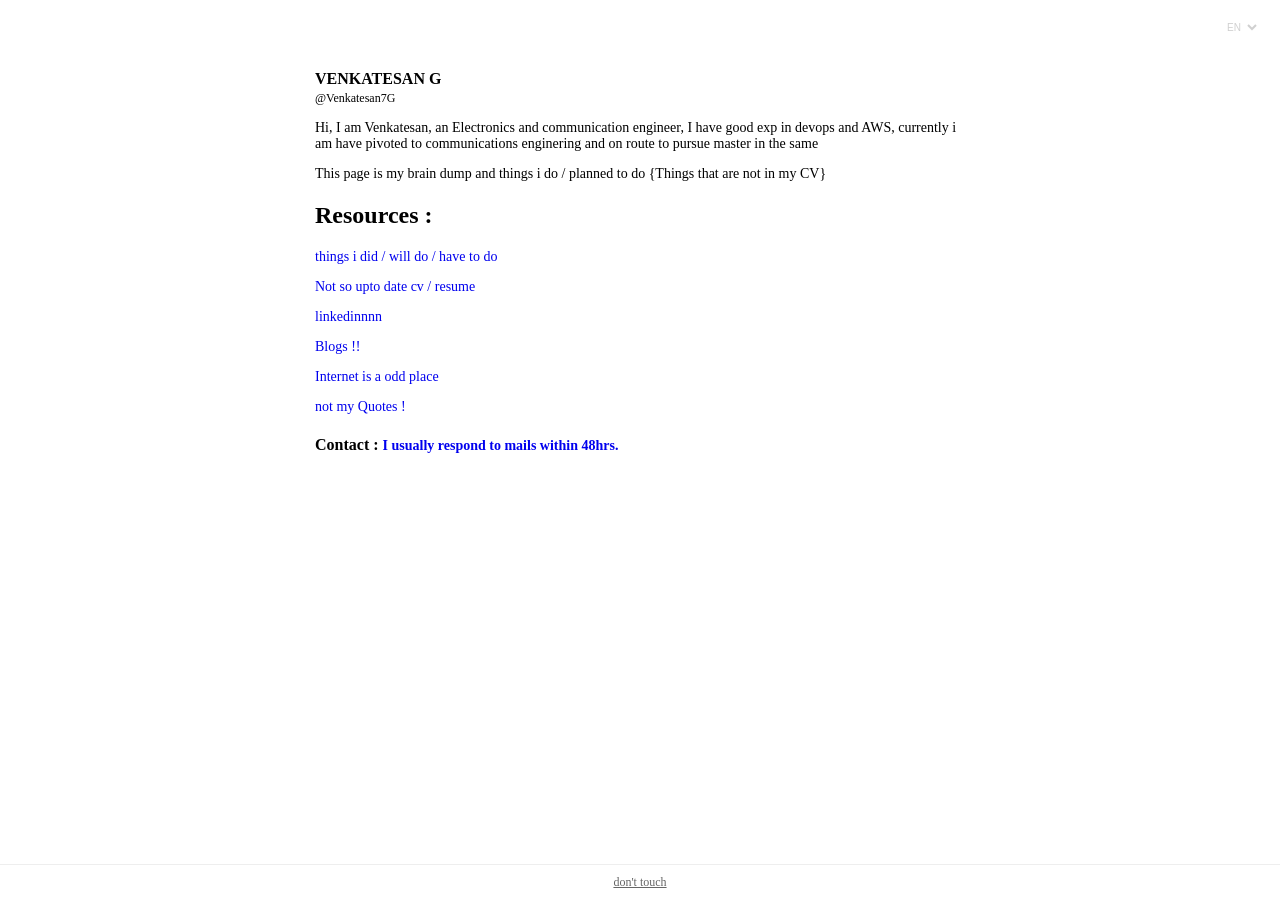
==== index.html @ fbb16477 "Minor changes" ====
<!DOCTYPE html>
<html lang="en">
<head>
    <meta charset="UTF-8">
    <meta name="viewport" content="width=device-width, initial-scale=1.0">
    <title>VENKATESAN G | Engineer</title>
    <style>
        h1{font-size:16px;margin:0}span{font-size:12px}.center{max-width:650px;margin:70px auto 0}.center p{font-size:14px}a{font-size:14px;text-decoration:none;color:#00E}.dont-touch{font-size:12px;color:#666;cursor:pointer;text-decoration:underline}.dont-touch:hover{color:#00E}.video-container{position:fixed;top:0;left:0;width:100%;height:100%;background:rgba(0,0,0,.9);z-index:9999;display:none}.video-container iframe{width:100%;height:100%;border:none}.close-video{position:absolute;top:20px;right:20px;color:white;font-size:24px;cursor:pointer;z-index:10000}footer{position:fixed;bottom:0;left:0;width:100%;background:white;padding:10px 0;text-align:center;border-top:1px solid #eee}.language-dropdown{position:absolute;top:20px;right:20px;font-size:10px;opacity:.3}.language-dropdown:hover{opacity:1}.language-dropdown select{font-size:10px;padding:1px 3px;border:none;background:transparent;color:#666}.language-dropdown select:focus{outline:none}.notification{position:fixed;top:20px;left:50%;transform:translateX(-50%);background:rgba(0,0,0,.8);color:white;padding:10px 20px;border-radius:5px;z-index:10001;display:none}@media (max-width:580px){.center{padding:0 16px;margin-top:40px}}
    </style>
</head>
<body>
    <div class="language-dropdown">
        <select onchange="changeLanguage(this.value)">
            <option value="en">EN</option>
            <option value="de">DE</option>
        </select>
    </div>

    <div class="notification" id="notification"></div>

<div class="center">
        <h1>VENKATESAN G</h1>
        <span>@Venkatesan7G</span>
        <p>Hi, I am Venkatesan, an Electronics and communication engineer, I have good exp in devops and AWS, currently i am have pivoted to communications enginering and on route to pursue master in the same</p>
        <p>This page is my brain dump and things i do / planned to do {Things that are not in my CV}</p>

        <p>
            <h2>
                Resources :
            </h2>
        </p>
        <p><a href="projects.html">things i did / will do / have to do</a></p>
        
        <p><a href="Venkatesan_Devops_cv25.pdf" download>Not so upto date cv / resume</a></p>
        
        <p><a href="https://www.linkedin.com/in/venkatesan-govindarajan/" target="_blank">linkedinnnn</a></p>
        
        <p><a href="blog.html">Blogs !!</a></p>
        
        <p><a href="odd-finds.html">Internet is a odd place</a></p>
        
        <p><a href="quotes.html">not my Quotes !</a></p>
        
        <p><h4>
            Contact : <a href="mailto:venkatesangovindarajan03@gmail.com">I usually respond to mails within 48hrs.</a>
        </h4></p>
    </div>

    <div class="video-container" id="videoContainer">
        <div class="close-video" onclick="closeVideo()">×</div>
        <iframe id="videoFrame" src="" allowfullscreen allow="autoplay; fullscreen"></iframe>
    </div>

    <footer>
        <div class="dont-touch" onclick="playVideo()">don't touch</div>
    </footer>

    <script>
        const notification=document.getElementById('notification');
        const videoContainer=document.getElementById('videoContainer');
        const videoFrame=document.getElementById('videoFrame');
        
        function changeLanguage(lang){
            if(lang==='de'){
                showNotification('B2 level pending... maybe next year?');
                document.querySelector('.language-dropdown select').value='en';
            }
        }
        
        function showNotification(message){
            notification.textContent=message;
            notification.style.display='block';
            setTimeout(()=>notification.style.display='none',3000);
        }
        
        function playVideo(){
            videoFrame.src='https://www.youtube.com/embed/IxX_QHay02M?autoplay=1&fs=1&rel=0&mute=0&modestbranding=1&showinfo=0&controls=0&iv_load_policy=3&disablekb=1&loop=1&playlist=IxX_QHay02M&color=white&cc_load_policy=0&playsinline=1';
            videoContainer.style.display='block';
            setTimeout(()=>showNotification("You touched it ? ..."),1500);
        }
        
        function closeVideo(){
            videoFrame.src='';
            videoContainer.style.display='none';
        }
    </script>
</body>
</html>
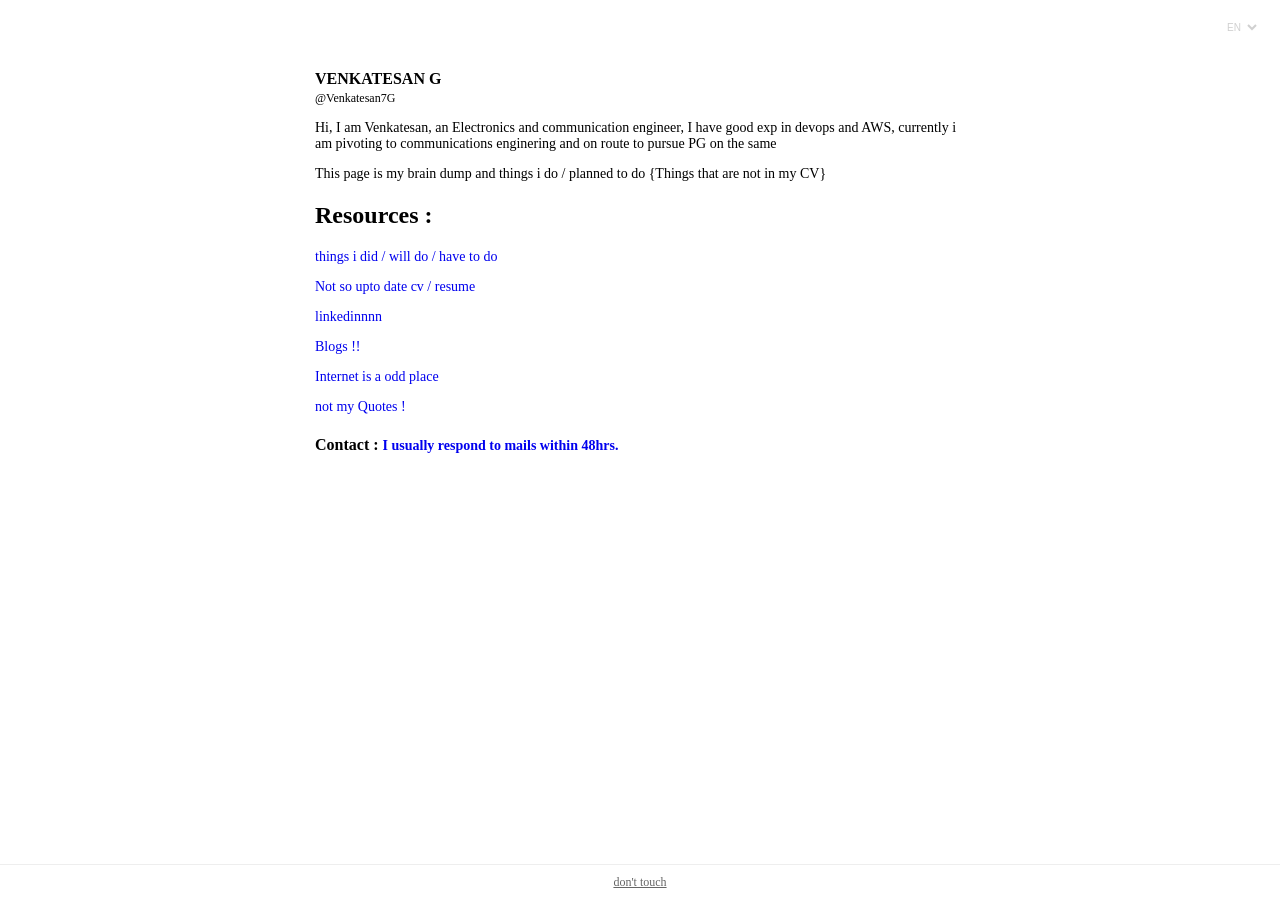
==== commit 82a8494a: "OCD" ====
--- a/index.html
+++ b/index.html
@@ -21,7 +21,7 @@
 <div class="center">
         <h1>VENKATESAN G</h1>
         <span>@Venkatesan7G</span>
-        <p>Hi, I am Venkatesan, an Electronics and communication engineer, I have good exp in devops and AWS, currently i am have pivoted to communications enginering and on route to pursue master in the same</p>
+        <p>Hi, I am Venkatesan, an Electronics and communication engineer, I have good exp in devops and AWS, currently i am pivoting to communications enginering and on route to pursue PG on the same</p>
         <p>This page is my brain dump and things i do / planned to do {Things that are not in my CV}</p>
 
         <p>
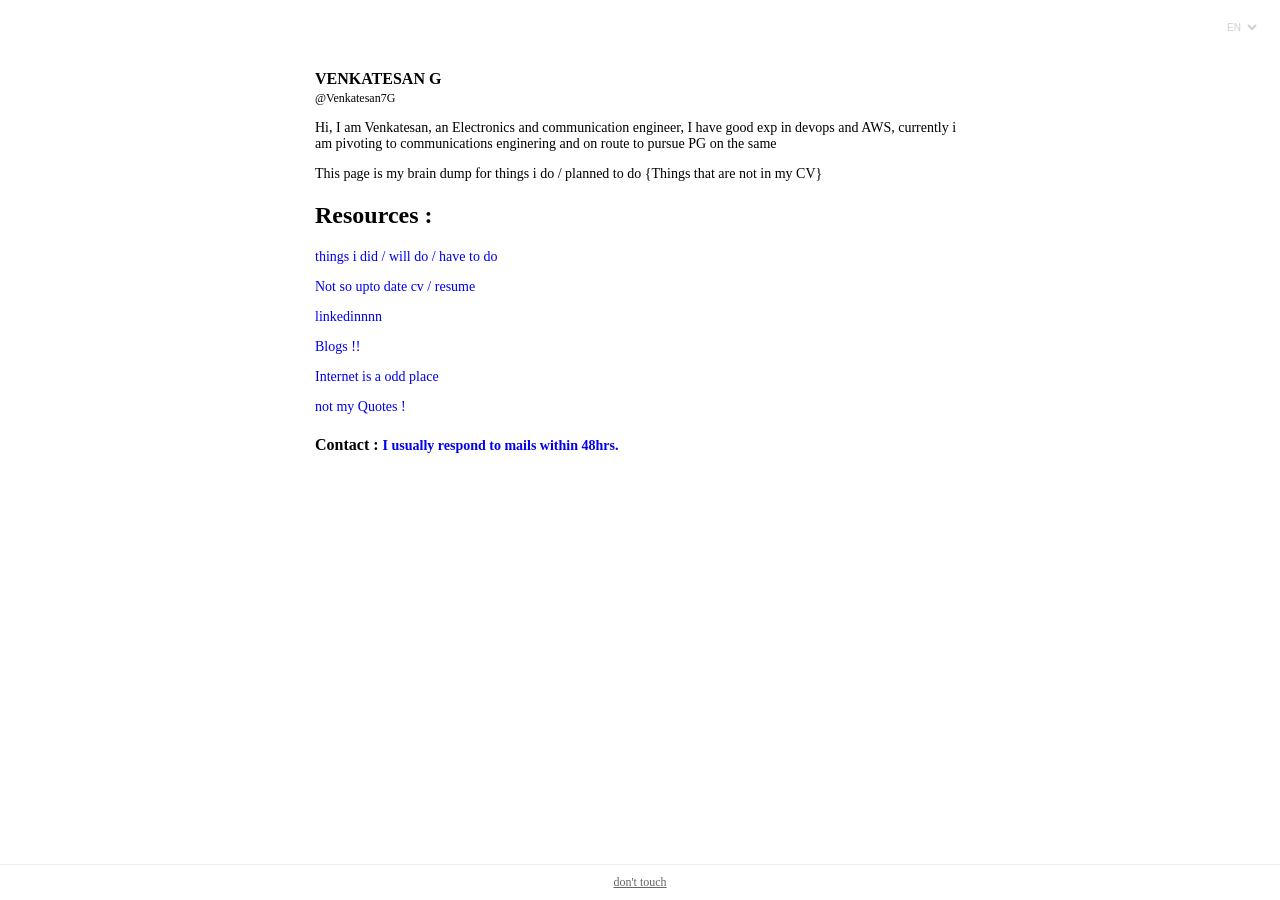
==== commit ea125299: "too bored ?" ====
--- a/index.html
+++ b/index.html
@@ -22,7 +22,7 @@
         <h1>VENKATESAN G</h1>
         <span>@Venkatesan7G</span>
         <p>Hi, I am Venkatesan, an Electronics and communication engineer, I have good exp in devops and AWS, currently i am pivoting to communications enginering and on route to pursue PG on the same</p>
-        <p>This page is my brain dump and things i do / planned to do {Things that are not in my CV}</p>
+        <p>This page is my brain dump for things i do / planned to do {Things that are not in my CV}</p>
 
         <p>
             <h2>
@@ -76,7 +76,7 @@
         function playVideo(){
             videoFrame.src='https://www.youtube.com/embed/IxX_QHay02M?autoplay=1&fs=1&rel=0&mute=0&modestbranding=1&showinfo=0&controls=0&iv_load_policy=3&disablekb=1&loop=1&playlist=IxX_QHay02M&color=white&cc_load_policy=0&playsinline=1';
             videoContainer.style.display='block';
-            setTimeout(()=>showNotification("You touched it ? ..."),1500);
+            setTimeout(()=>showNotification("You touched it ? ..."),2500);
         }
         
         function closeVideo(){
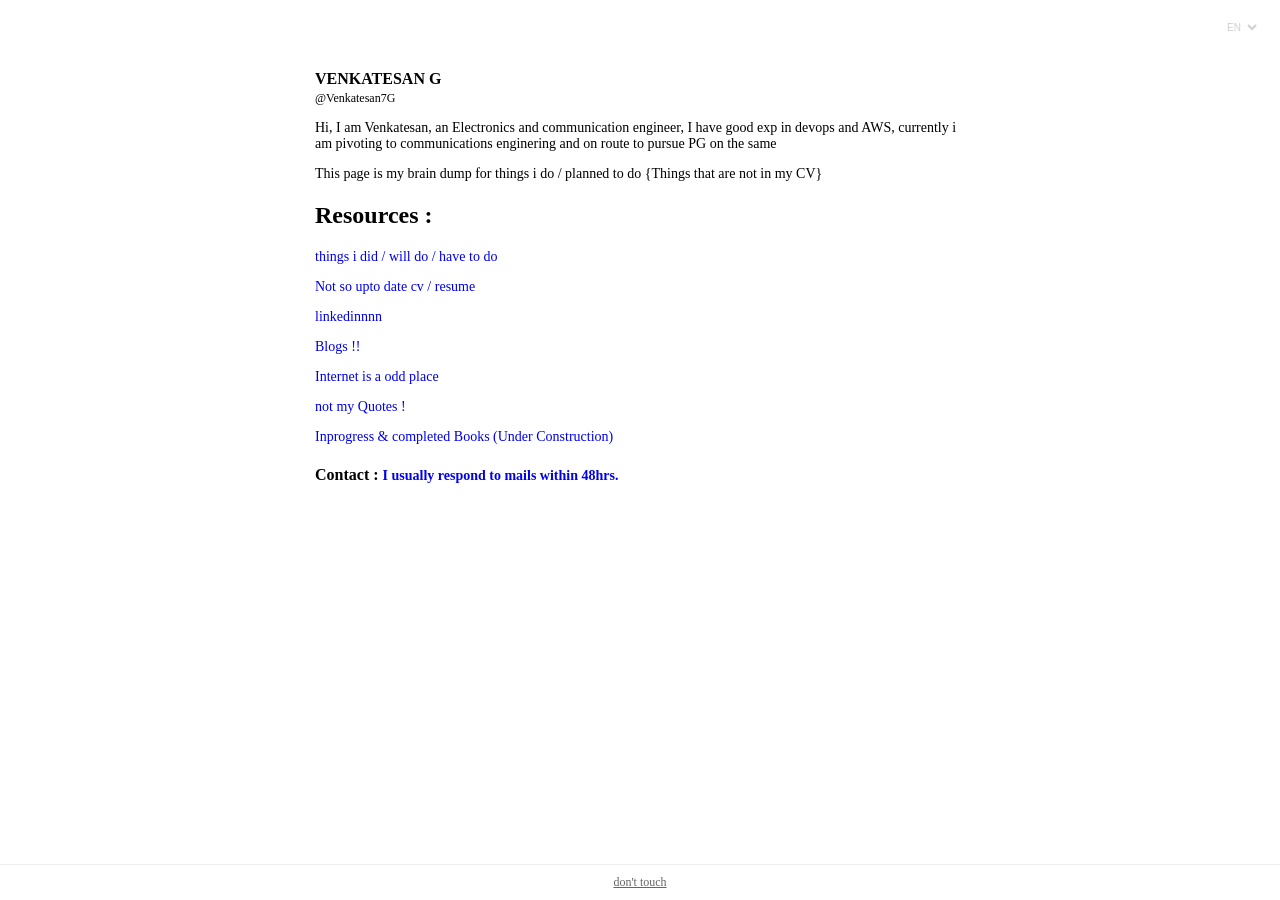
==== commit 6e434509: "Weekly update" ====
--- a/index.html
+++ b/index.html
@@ -40,6 +40,8 @@
         <p><a href="odd-finds.html">Internet is a odd place</a></p>
         
         <p><a href="quotes.html">not my Quotes !</a></p>
+
+        <p><a href="books.html">Inprogress & completed Books (Under Construction)</a></p>
         
         <p><h4>
             Contact : <a href="mailto:venkatesangovindarajan03@gmail.com">I usually respond to mails within 48hrs.</a>
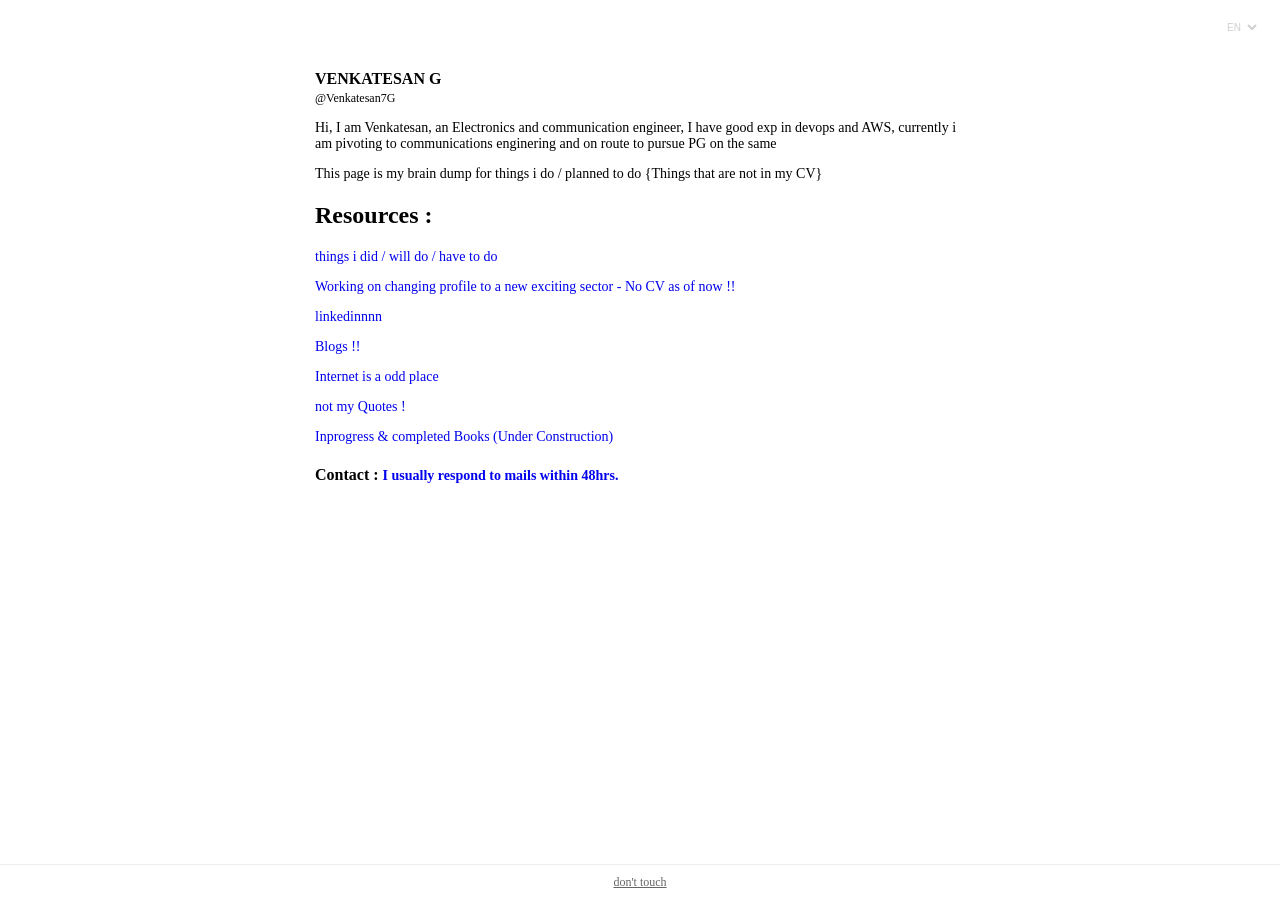
==== commit bff9d47e: "After a long time" ====
--- a/index.html
+++ b/index.html
@@ -31,7 +31,7 @@
         </p>
         <p><a href="projects.html">things i did / will do / have to do</a></p>
         
-        <p><a href="Venkatesan_Devops_cv25.pdf" download>Not so upto date cv / resume</a></p>
+        <p><a href="nyan-cat-poptart-cat.gif" download>Working on changing profile to a new exciting sector - No CV as of now !!</a></p>
         
         <p><a href="https://www.linkedin.com/in/venkatesan-govindarajan/" target="_blank">linkedinnnn</a></p>
         
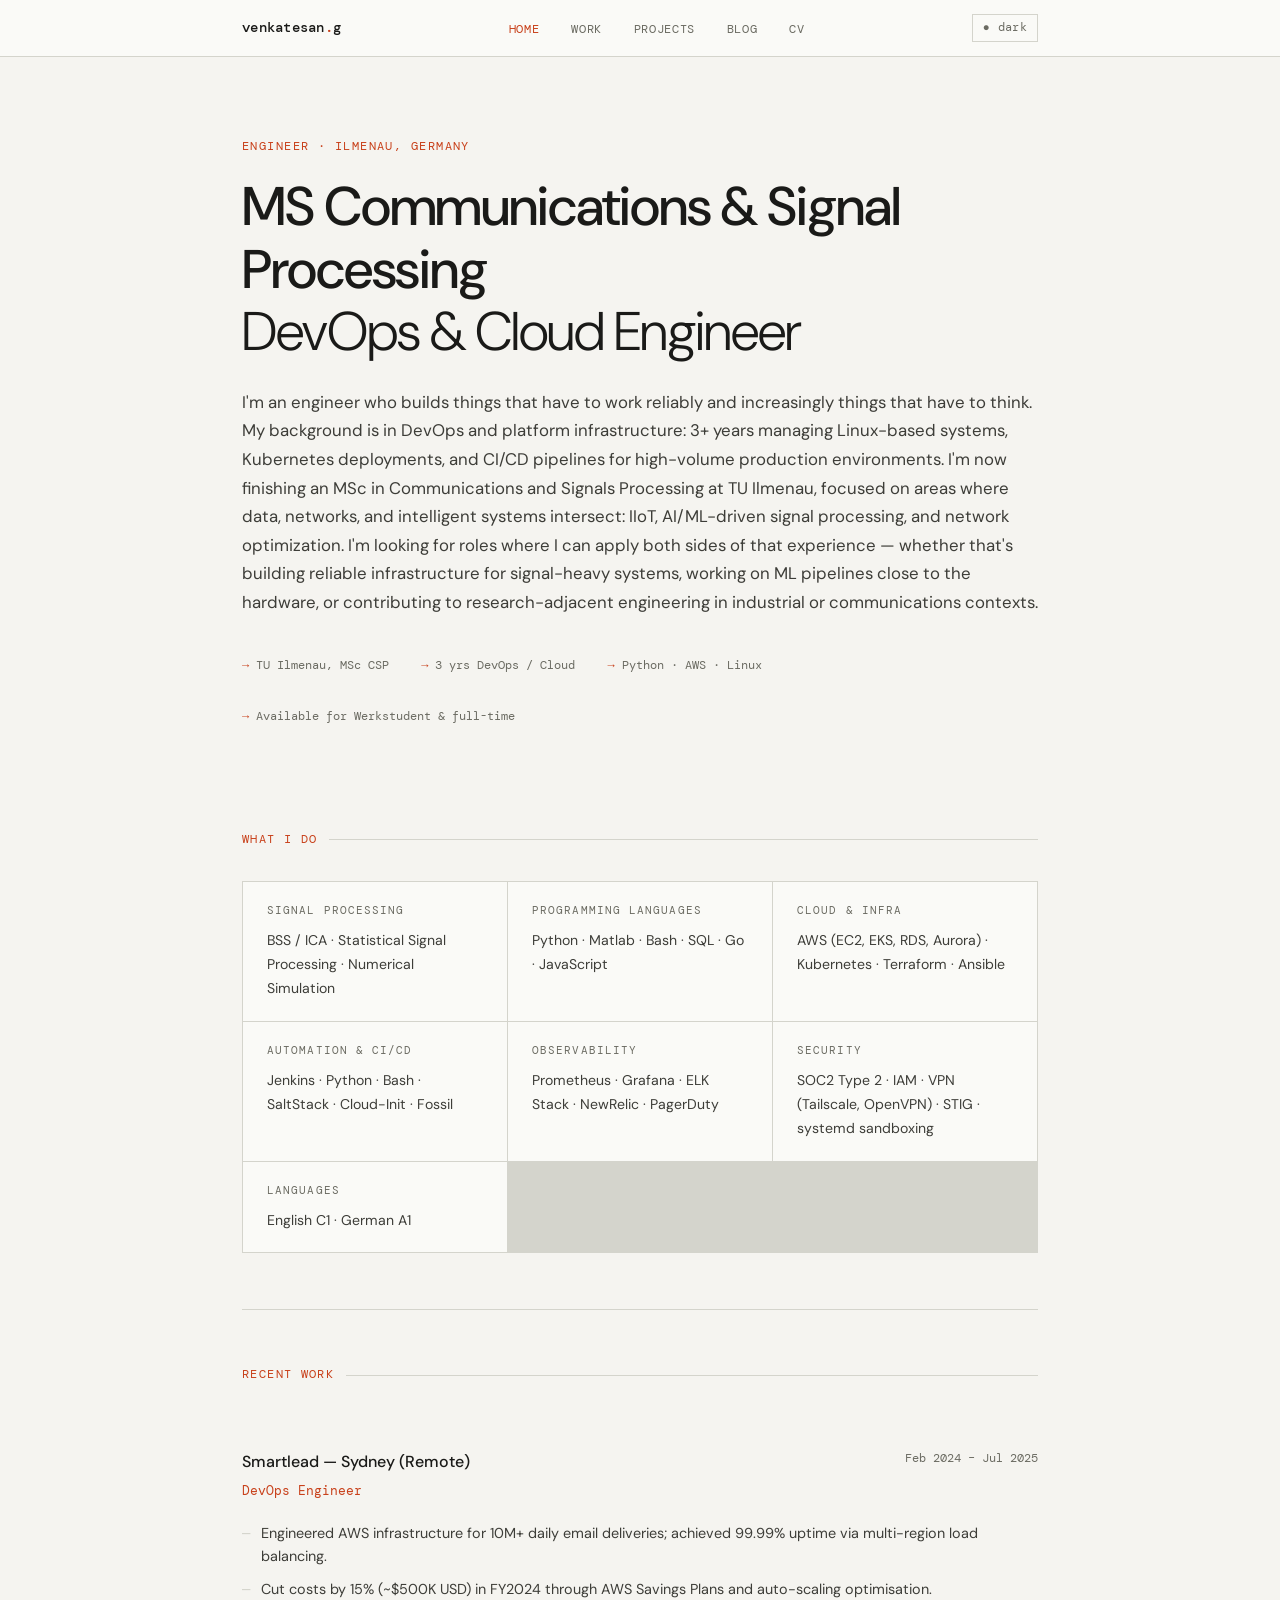
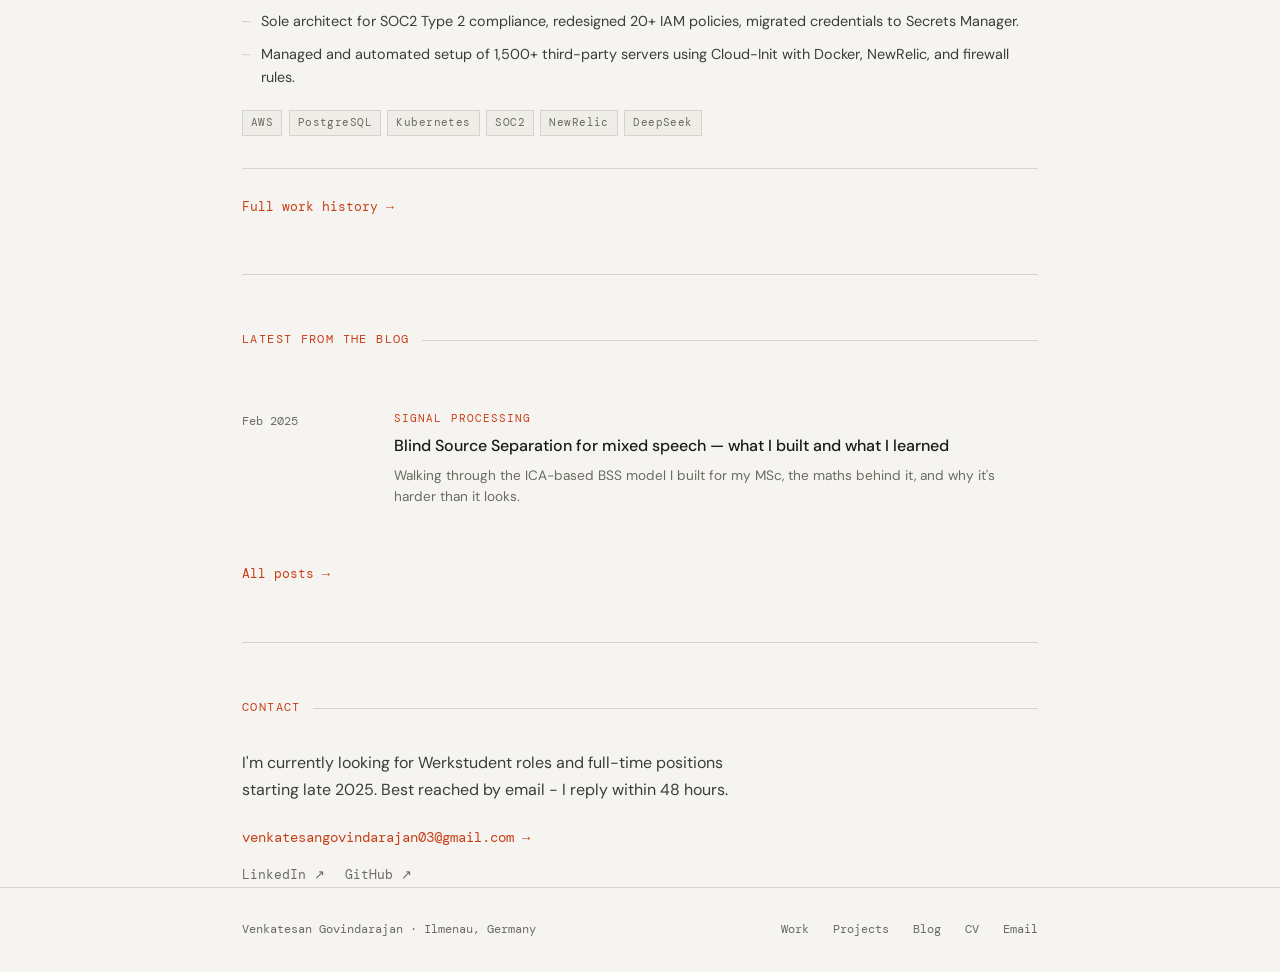
==== commit f52b02a6: "Updated Data" ====
--- a/index.html
+++ b/index.html
@@ -1,90 +1,195 @@
 <!DOCTYPE html>
 <html lang="en">
 <head>
-    <meta charset="UTF-8">
-    <meta name="viewport" content="width=device-width, initial-scale=1.0">
-    <title>VENKATESAN G | Engineer</title>
-    <style>
-        h1{font-size:16px;margin:0}span{font-size:12px}.center{max-width:650px;margin:70px auto 0}.center p{font-size:14px}a{font-size:14px;text-decoration:none;color:#00E}.dont-touch{font-size:12px;color:#666;cursor:pointer;text-decoration:underline}.dont-touch:hover{color:#00E}.video-container{position:fixed;top:0;left:0;width:100%;height:100%;background:rgba(0,0,0,.9);z-index:9999;display:none}.video-container iframe{width:100%;height:100%;border:none}.close-video{position:absolute;top:20px;right:20px;color:white;font-size:24px;cursor:pointer;z-index:10000}footer{position:fixed;bottom:0;left:0;width:100%;background:white;padding:10px 0;text-align:center;border-top:1px solid #eee}.language-dropdown{position:absolute;top:20px;right:20px;font-size:10px;opacity:.3}.language-dropdown:hover{opacity:1}.language-dropdown select{font-size:10px;padding:1px 3px;border:none;background:transparent;color:#666}.language-dropdown select:focus{outline:none}.notification{position:fixed;top:20px;left:50%;transform:translateX(-50%);background:rgba(0,0,0,.8);color:white;padding:10px 20px;border-radius:5px;z-index:10001;display:none}@media (max-width:580px){.center{padding:0 16px;margin-top:40px}}
-    </style>
+  <meta charset="UTF-8" />
+  <meta name="viewport" content="width=device-width, initial-scale=1.0" />
+  <title>Venkatesan Govindarajan — Engineer</title>
+  <meta name="description" content="DevOps engineer and MSc student in Communications & Signal Processing at TU Ilmenau. Based in Germany." />
+  <link rel="stylesheet" href="assets/css/style.css" />
 </head>
 <body>
-    <div class="language-dropdown">
-        <select onchange="changeLanguage(this.value)">
-            <option value="en">EN</option>
-            <option value="de">DE</option>
-        </select>
+
+<nav>
+  <div class="nav-inner">
+    <a href="index.html" class="nav-logo">venkatesan<span>.</span>g</a>
+    <ul class="nav-links">
+      <li><a href="index.html">Home</a></li>
+      <li><a href="work.html">Work</a></li>
+      <li><a href="projects.html">Projects</a></li>
+      <li><a href="blog.html">Blog</a></li>
+      <li><a href="cv.html">CV</a></li>
+    </ul>
+    <button class="theme-toggle" id="theme-toggle" aria-label="Toggle dark mode">● dark</button>
+  </div>
+</nav>
+
+<main>
+  <div class="container">
+
+    <section class="hero" style="border-bottom:none; padding-bottom: 3rem;">
+      <div class="hero-label">Engineer · Ilmenau, Germany</div>
+      <h1>
+        <strong>MS Communications & Signal Processing</strong><br>
+        DevOps &amp; Cloud Engineer
+      </h1>
+      <!-- FIX: added max-width:100% and removed any width constraint so bio spans full column -->
+      <p class="hero-desc" style="max-width:100%; width:100%;">
+        I'm an engineer who builds things that have to work reliably and increasingly things that have to think.
+        My background is in DevOps and platform infrastructure: 3+ years managing Linux-based systems, Kubernetes deployments,
+        and CI/CD pipelines for high-volume production environments.
+        I'm now finishing an MSc in Communications and Signals Processing at TU Ilmenau, focused on areas where data,
+        networks, and intelligent systems intersect: IIoT, AI/ML-driven signal processing, and network optimization.
+        I'm looking for roles where I can apply both sides of that experience — whether that's building reliable infrastructure
+        for signal-heavy systems, working on ML pipelines close to the hardware, or contributing to research-adjacent engineering
+        in industrial or communications contexts.
+      </p>
+      <div class="hero-meta">
+        <span>TU Ilmenau, MSc CSP</span>
+        <span>3 yrs DevOps / Cloud</span>
+        <span>Python · AWS · Linux</span>
+        <span>Available for Werkstudent &amp; full-time</span>
+      </div>
+    </section>
+
+    <section>
+      <div class="section-label">What I do</div>
+      <!-- FIX: removed the orphan unclosed <div class="skill-cell"> that was breaking grid layout -->
+      <div class="skills-grid">
+        <div class="skill-cell">
+          <div class="skill-cat">Signal Processing</div>
+          <div class="skill-items">BSS / ICA · Statistical Signal Processing · Numerical Simulation</div>
+        </div>
+        <div class="skill-cell">
+          <div class="skill-cat">Programming Languages</div>
+          <div class="skill-items">Python · Matlab · Bash · SQL · Go · JavaScript</div>
+        </div>
+        <div class="skill-cell">
+          <div class="skill-cat">Cloud &amp; Infra</div>
+          <div class="skill-items">AWS (EC2, EKS, RDS, Aurora) · Kubernetes · Terraform · Ansible</div>
+        </div>
+        <div class="skill-cell">
+          <div class="skill-cat">Automation &amp; CI/CD</div>
+          <div class="skill-items">Jenkins · Python · Bash · SaltStack · Cloud-Init · Fossil</div>
+        </div>
+        <div class="skill-cell">
+          <div class="skill-cat">Observability</div>
+          <div class="skill-items">Prometheus · Grafana · ELK Stack · NewRelic · PagerDuty</div>
+        </div>
+        <div class="skill-cell">
+          <div class="skill-cat">Security</div>
+          <div class="skill-items">SOC2 Type 2 · IAM · VPN (Tailscale, OpenVPN) · STIG · systemd sandboxing</div>
+        </div>
+        <div class="skill-cell">
+          <div class="skill-cat">Languages</div>
+          <div class="skill-items">English C1 · German A1</div>
+        </div>
+      </div>
+    </section>
+
+    <section>
+      <div class="section-label">Recent work</div>
+      <div class="exp-item">
+        <div class="exp-header">
+          <div class="exp-company">Smartlead — Sydney (Remote)</div>
+          <div class="exp-period">Feb 2024 – Jul 2025</div>
+        </div>
+        <div class="exp-role">DevOps Engineer</div>
+        <ul class="exp-points">
+          <li>Engineered AWS infrastructure for 10M+ daily email deliveries; achieved 99.99% uptime via multi-region load balancing.</li>
+          <li>Cut costs by 15% (~$500K USD) in FY2024 through AWS Savings Plans and auto-scaling optimisation.</li>
+          <li>Sole architect for SOC2 Type 2 compliance, redesigned 20+ IAM policies, migrated credentials to Secrets Manager.</li>
+          <li>Managed and automated setup of 1,500+ third-party servers using Cloud-Init with Docker, NewRelic, and firewall rules.</li>
+        </ul>
+        <div class="exp-tags">
+          <span class="tag">AWS</span><span class="tag">PostgreSQL</span><span class="tag">Kubernetes</span>
+          <span class="tag">SOC2</span><span class="tag">NewRelic</span><span class="tag">DeepSeek</span>
+        </div>
+      </div>
+      <p style="margin-top:1.5rem;">
+        <a href="work.html" style="font-family:var(--mono);font-size:0.82rem;color:var(--signal);text-decoration:none;">
+          Full work history →
+        </a>
+      </p>
+    </section>
+
+    <section>
+      <div class="section-label">Latest from the blog</div>
+      <div class="blog-list">
+        <a href="blog/bss-speech-signals.html" class="blog-item">
+          <div class="blog-date">Feb 2025</div>
+          <div>
+            <div class="blog-cat">Signal Processing</div>
+            <div class="blog-title">Blind Source Separation for mixed speech — what I built and what I learned</div>
+            <div class="blog-excerpt">Walking through the ICA-based BSS model I built for my MSc, the maths behind it, and why it's harder than it looks.</div>
+          </div>
+        </a>
+      </div>
+      <p style="margin-top:1.5rem;">
+        <a href="blog.html" style="font-family:var(--mono);font-size:0.82rem;color:var(--signal);text-decoration:none;">
+          All posts →
+        </a>
+      </p>
+    </section>
+
+    <section style="padding-bottom:0;border-bottom:none;">
+      <div class="section-label">Contact</div>
+      <p style="font-size:1rem;color:var(--ink-2);max-width:520px;line-height:1.7;">
+        I'm currently looking for Werkstudent roles and full-time positions starting late 2025.
+        Best reached by email -
+        I reply within 48 hours.
+      </p>
+      <p style="margin-top:1.25rem;">
+        <a href="mailto:venkatesangovindarajan03@gmail.com"
+           style="font-family:var(--mono);font-size:0.85rem;color:var(--signal);text-decoration:none;">
+          venkatesangovindarajan03@gmail.com →
+        </a>
+      </p>
+      <p style="margin-top:0.75rem;">
+        <a href="https://www.linkedin.com/in/venkatesan-govindarajan/" target="_blank"
+           style="font-family:var(--mono);font-size:0.82rem;color:var(--ink-3);text-decoration:none;">
+          LinkedIn ↗
+        </a>
+        &nbsp;&nbsp;
+        <a href="https://github.com/Venkatesan7G" target="_blank"
+           style="font-family:var(--mono);font-size:0.82rem;color:var(--ink-3);text-decoration:none;">
+          GitHub ↗
+        </a>
+      </p>
+    </section>
+
+  </div>
+</main>
+
+<footer>
+  <div class="footer-inner">
+    <span class="footer-name">Venkatesan Govindarajan · Ilmenau, Germany</span>
+    <div class="footer-links">
+      <a href="work.html">Work</a>
+      <a href="projects.html">Projects</a>
+      <a href="blog.html">Blog</a>
+      <a href="cv.html">CV</a>
+      <a href="mailto:venkatesangovindarajan03@gmail.com">Email</a>
     </div>
+  </div>
+</footer>
 
-    <div class="notification" id="notification"></div>
-
-<div class="center">
-        <h1>VENKATESAN G</h1>
-        <span>@Venkatesan7G</span>
-        <p>Hi, I am Venkatesan, an Electronics and communication engineer, I have good exp in devops and AWS, currently i am pivoting to communications enginering and on route to pursue PG on the same</p>
-        <p>This page is my brain dump for things i do / planned to do {Things that are not in my CV}</p>
-
-        <p>
-            <h2>
-                Resources :
-            </h2>
-        </p>
-        <p><a href="projects.html">things i did / will do / have to do</a></p>
-        
-        <p><a href="nyan-cat-poptart-cat.gif" download>Working on changing profile to a new exciting sector - No CV as of now !!</a></p>
-        
-        <p><a href="https://www.linkedin.com/in/venkatesan-govindarajan/" target="_blank">linkedinnnn</a></p>
-        
-        <p><a href="blog.html">Blogs !!</a></p>
-        
-        <p><a href="odd-finds.html">Internet is a odd place</a></p>
-        
-        <p><a href="quotes.html">not my Quotes !</a></p>
-
-        <p><a href="books.html">Inprogress & completed Books (Under Construction)</a></p>
-        
-        <p><h4>
-            Contact : <a href="mailto:venkatesangovindarajan03@gmail.com">I usually respond to mails within 48hrs.</a>
-        </h4></p>
-    </div>
-
-    <div class="video-container" id="videoContainer">
-        <div class="close-video" onclick="closeVideo()">×</div>
-        <iframe id="videoFrame" src="" allowfullscreen allow="autoplay; fullscreen"></iframe>
-    </div>
-
-    <footer>
-        <div class="dont-touch" onclick="playVideo()">don't touch</div>
-    </footer>
-
-    <script>
-        const notification=document.getElementById('notification');
-        const videoContainer=document.getElementById('videoContainer');
-        const videoFrame=document.getElementById('videoFrame');
-        
-        function changeLanguage(lang){
-            if(lang==='de'){
-                showNotification('B2 level pending... maybe next year?');
-                document.querySelector('.language-dropdown select').value='en';
-            }
-        }
-        
-        function showNotification(message){
-            notification.textContent=message;
-            notification.style.display='block';
-            setTimeout(()=>notification.style.display='none',3000);
-        }
-        
-        function playVideo(){
-            videoFrame.src='https://www.youtube.com/embed/IxX_QHay02M?autoplay=1&fs=1&rel=0&mute=0&modestbranding=1&showinfo=0&controls=0&iv_load_policy=3&disablekb=1&loop=1&playlist=IxX_QHay02M&color=white&cc_load_policy=0&playsinline=1';
-            videoContainer.style.display='block';
-            setTimeout(()=>showNotification("You touched it ? ..."),2500);
-        }
-        
-        function closeVideo(){
-            videoFrame.src='';
-            videoContainer.style.display='none';
-        }
-    </script>
+<!-- Easter egg overlay -->
+<div id="konami-overlay">
+  <pre>
+██╗   ██╗███████╗ ██████╗ 
+██║   ██║╚════██║██╔════╝ 
+██║   ██║    ██╔╝██║  ███╗
+╚██╗ ██╔╝   ██╔╝ ██║   ██║
+ ╚████╔╝   ██║   ╚██████╔╝
+  ╚═══╝    ╚═╝    ╚═════╝ 
+  </pre>
+  <p>you found the easter egg<br><br>
+  this is basically me at 2am doing random things that<br>
+  <em>i definitely was planning five minutes ago</em><br><br>
+  current status: MSc student by day, gremlin by night<br>
+  german skill level: kann Tee bestellen ✓</p>
+  <button id="konami-close">[ esc ] close</button>
+</div>
+<script src="assets/js/main.js"></script>
 </body>
 </html>
--- a/assets/css/style.css
+++ b/assets/css/style.css
@@ -0,0 +1,490 @@
+@import url('https://fonts.googleapis.com/css2?family=DM+Mono:ital,wght@0,300;0,400;0,500;1,300&family=DM+Sans:ital,opsz,wght@0,9..40,300;0,9..40,400;0,9..40,500;1,9..40,300&display=swap');
+
+:root {
+  --ink: #1a1a18;
+  --ink-2: #3d3d38;
+  --ink-3: #6b6b62;
+  --rule: #d4d4cc;
+  --bg: #f5f4f0;
+  --bg-warm: #eeede8;
+  --signal: #c8401a;
+  --signal-pale: #f5e8e3;
+  --white: #fafaf7;
+  --mono: 'DM Mono', monospace;
+  --sans: 'DM Sans', sans-serif;
+  --max: 860px;
+}
+
+/* ── DARK MODE (system preference) ── */
+@media (prefers-color-scheme: dark) {
+  :root:not([data-theme="light"]) {
+    --ink: #e8e6df;
+    --ink-2: #c4c2b8;
+    --ink-3: #8a8880;
+    --rule: #2e2e2a;
+    --bg: #141412;
+    --bg-warm: #1c1c19;
+    --signal: #e05a30;
+    --signal-pale: #2a1a14;
+    --white: #1a1a17;
+  }
+}
+
+/* ── DARK MODE (manual toggle) ── */
+[data-theme="dark"] {
+  --ink: #e8e6df;
+  --ink-2: #c4c2b8;
+  --ink-3: #8a8880;
+  --rule: #2e2e2a;
+  --bg: #141412;
+  --bg-warm: #1c1c19;
+  --signal: #e05a30;
+  --signal-pale: #2a1a14;
+  --white: #1a1a17;
+}
+
+[data-theme="light"] {
+  --ink: #1a1a18;
+  --ink-2: #3d3d38;
+  --ink-3: #6b6b62;
+  --rule: #d4d4cc;
+  --bg: #f5f4f0;
+  --bg-warm: #eeede8;
+  --signal: #c8401a;
+  --signal-pale: #f5e8e3;
+  --white: #fafaf7;
+}
+
+*, *::before, *::after { box-sizing: border-box; margin: 0; padding: 0; }
+
+html { font-size: 16px; scroll-behavior: smooth; }
+
+body {
+  font-family: var(--sans);
+  background: var(--bg);
+  color: var(--ink);
+  line-height: 1.6;
+  -webkit-font-smoothing: antialiased;
+}
+
+/* ── LAYOUT ── */
+.container { max-width: var(--max); margin: 0 auto; padding: 0 2rem; }
+
+/* ── NAV ── */
+nav {
+  border-bottom: 1px solid var(--rule);
+  background: var(--white);
+  position: sticky; top: 0; z-index: 100;
+}
+.nav-inner {
+  max-width: var(--max); margin: 0 auto; padding: 0 2rem;
+  display: flex; align-items: center; justify-content: space-between;
+  height: 56px;
+}
+.nav-logo {
+  font-family: var(--mono);
+  font-size: 0.85rem;
+  font-weight: 500;
+  color: var(--ink);
+  text-decoration: none;
+  letter-spacing: 0.02em;
+}
+.nav-logo span { color: var(--signal); }
+.nav-links { display: flex; gap: 2rem; list-style: none; }
+.nav-links a {
+  font-family: var(--mono);
+  font-size: 0.78rem;
+  color: var(--ink-3);
+  text-decoration: none;
+  letter-spacing: 0.05em;
+  text-transform: uppercase;
+  transition: color 0.15s;
+}
+.nav-links a:hover, .nav-links a.active { color: var(--signal); }
+
+/* ── HERO ── */
+.hero {
+  padding: 5rem 0 4rem;
+  border-bottom: 1px solid var(--rule);
+}
+.hero-label {
+  font-family: var(--mono);
+  font-size: 0.75rem;
+  color: var(--signal);
+  letter-spacing: 0.12em;
+  text-transform: uppercase;
+  margin-bottom: 1.25rem;
+}
+.hero h1 {
+  font-size: clamp(2.2rem, 5vw, 3.4rem);
+  font-weight: 300;
+  line-height: 1.15;
+  letter-spacing: -0.02em;
+  color: var(--ink);
+  margin-bottom: 1.5rem;
+}
+.hero h1 strong { font-weight: 500; }
+.hero-desc {
+  font-size: 1.05rem;
+  color: var(--ink-2);
+  max-width: 560px;
+  line-height: 1.7;
+  margin-bottom: 2.5rem;
+}
+.hero-meta {
+  display: flex; gap: 2rem; flex-wrap: wrap;
+  font-family: var(--mono);
+  font-size: 0.75rem;
+  color: var(--ink-3);
+}
+.hero-meta span::before { content: '→ '; color: var(--signal); }
+
+/* ── SECTION ── */
+section { padding: 3.5rem 0; border-bottom: 1px solid var(--rule); }
+section:last-of-type { border-bottom: none; }
+
+.section-label {
+  font-family: var(--mono);
+  font-size: 0.72rem;
+  letter-spacing: 0.12em;
+  text-transform: uppercase;
+  color: var(--signal);
+  margin-bottom: 2rem;
+  display: flex; align-items: center; gap: 0.75rem;
+}
+.section-label::after {
+  content: '';
+  flex: 1; height: 1px;
+  background: var(--rule);
+}
+
+h2 { font-size: 1.5rem; font-weight: 400; margin-bottom: 1rem; }
+h3 { font-size: 1rem; font-weight: 500; }
+
+/* ── SKILLS GRID ── */
+.skills-grid {
+  display: grid;
+  grid-template-columns: repeat(auto-fill, minmax(200px, 1fr));
+  gap: 1px;
+  background: var(--rule);
+  border: 1px solid var(--rule);
+}
+.skill-cell {
+  background: var(--white);
+  padding: 1.25rem 1.5rem;
+}
+.skill-cell .skill-cat {
+  font-family: var(--mono);
+  font-size: 0.68rem;
+  text-transform: uppercase;
+  letter-spacing: 0.1em;
+  color: var(--ink-3);
+  margin-bottom: 0.6rem;
+}
+.skill-cell .skill-items {
+  font-size: 0.88rem;
+  color: var(--ink-2);
+  line-height: 1.7;
+}
+
+/* ── EXPERIENCE ── */
+.exp-item { padding: 2rem 0; border-bottom: 1px solid var(--rule); }
+.exp-item:last-child { border-bottom: none; }
+.exp-header {
+  display: grid;
+  grid-template-columns: 1fr auto;
+  gap: 1rem;
+  align-items: start;
+  margin-bottom: 0.4rem;
+}
+.exp-company { font-weight: 500; font-size: 1rem; }
+.exp-period {
+  font-family: var(--mono);
+  font-size: 0.75rem;
+  color: var(--ink-3);
+  white-space: nowrap;
+}
+.exp-role {
+  font-family: var(--mono);
+  font-size: 0.8rem;
+  color: var(--signal);
+  margin-bottom: 1rem;
+}
+.exp-points { list-style: none; padding: 0; }
+.exp-points li {
+  font-size: 0.9rem;
+  color: var(--ink-2);
+  padding: 0.3rem 0 0.3rem 1.2rem;
+  position: relative;
+  line-height: 1.6;
+}
+.exp-points li::before {
+  content: '—';
+  position: absolute; left: 0;
+  color: var(--rule);
+  font-family: var(--mono);
+}
+.exp-tags { display: flex; flex-wrap: wrap; gap: 0.4rem; margin-top: 1rem; }
+.tag {
+  font-family: var(--mono);
+  font-size: 0.68rem;
+  background: var(--bg-warm);
+  border: 1px solid var(--rule);
+  padding: 0.2rem 0.5rem;
+  color: var(--ink-3);
+  letter-spacing: 0.04em;
+}
+
+/* ── PROJECTS ── */
+.projects-grid {
+  display: grid;
+  grid-template-columns: repeat(auto-fill, minmax(280px, 1fr));
+  gap: 1px;
+  background: var(--rule);
+  border: 1px solid var(--rule);
+}
+.project-card {
+  background: var(--white);
+  padding: 1.75rem;
+  display: flex; flex-direction: column; gap: 0.75rem;
+  transition: background 0.15s;
+}
+.project-card:hover { background: var(--signal-pale); }
+.project-type {
+  font-family: var(--mono);
+  font-size: 0.68rem;
+  text-transform: uppercase;
+  letter-spacing: 0.1em;
+  color: var(--signal);
+}
+.project-card h3 { font-size: 0.95rem; font-weight: 500; }
+.project-card p { font-size: 0.85rem; color: var(--ink-2); line-height: 1.6; flex: 1; }
+.project-card .project-link {
+  font-family: var(--mono);
+  font-size: 0.75rem;
+  color: var(--ink-3);
+  text-decoration: none;
+  display: inline-flex; align-items: center; gap: 0.3rem;
+  transition: color 0.15s;
+}
+.project-card .project-link:hover { color: var(--signal); }
+
+/* ── BLOG ── */
+.blog-list { display: flex; flex-direction: column; }
+.blog-item {
+  display: grid;
+  grid-template-columns: 120px 1fr;
+  gap: 2rem;
+  padding: 1.75rem 0;
+  border-bottom: 1px solid var(--rule);
+  text-decoration: none;
+  color: inherit;
+  transition: background 0.12s;
+}
+.blog-item:last-child { border-bottom: none; }
+.blog-item:hover .blog-title { color: var(--signal); }
+.blog-date {
+  font-family: var(--mono);
+  font-size: 0.75rem;
+  color: var(--ink-3);
+  padding-top: 0.2rem;
+  line-height: 1.4;
+}
+.blog-cat {
+  font-family: var(--mono);
+  font-size: 0.68rem;
+  text-transform: uppercase;
+  letter-spacing: 0.1em;
+  color: var(--signal);
+  margin-bottom: 0.35rem;
+}
+.blog-title { font-size: 1rem; font-weight: 500; margin-bottom: 0.4rem; transition: color 0.15s; }
+.blog-excerpt { font-size: 0.85rem; color: var(--ink-3); line-height: 1.6; }
+
+/* ── CV SECTION ── */
+.cv-grid {
+  display: grid;
+  grid-template-columns: repeat(auto-fill, minmax(240px, 1fr));
+  gap: 1px;
+  background: var(--rule);
+  border: 1px solid var(--rule);
+}
+.cv-card {
+  background: var(--white);
+  padding: 1.75rem;
+  display: flex; flex-direction: column; gap: 0.5rem;
+}
+.cv-card .cv-role {
+  font-family: var(--mono);
+  font-size: 0.68rem;
+  text-transform: uppercase;
+  letter-spacing: 0.1em;
+  color: var(--signal);
+}
+.cv-card h3 { font-size: 0.95rem; font-weight: 500; }
+.cv-card p { font-size: 0.82rem; color: var(--ink-3); line-height: 1.5; flex: 1; }
+.cv-card a.btn {
+  margin-top: 0.75rem;
+  display: inline-block;
+  font-family: var(--mono);
+  font-size: 0.75rem;
+  padding: 0.5rem 1rem;
+  background: var(--ink);
+  color: var(--white);
+  text-decoration: none;
+  letter-spacing: 0.05em;
+  transition: background 0.15s;
+  text-align: center;
+}
+.cv-card a.btn:hover { background: var(--signal); }
+
+/* ── FOOTER ── */
+footer {
+  border-top: 1px solid var(--rule);
+  padding: 2rem 0;
+  margin-top: 0;
+}
+.footer-inner {
+  max-width: var(--max); margin: 0 auto; padding: 0 2rem;
+  display: flex; justify-content: space-between; align-items: center;
+  flex-wrap: wrap; gap: 1rem;
+}
+.footer-name {
+  font-family: var(--mono);
+  font-size: 0.78rem;
+  color: var(--ink-3);
+}
+.footer-links { display: flex; gap: 1.5rem; }
+.footer-links a {
+  font-family: var(--mono);
+  font-size: 0.75rem;
+  color: var(--ink-3);
+  text-decoration: none;
+  transition: color 0.15s;
+}
+.footer-links a:hover { color: var(--signal); }
+
+/* ── BLOG POST ── */
+.post-header { padding: 3.5rem 0 2rem; border-bottom: 1px solid var(--rule); }
+.post-meta {
+  display: flex; gap: 1.5rem; align-items: center; flex-wrap: wrap;
+  margin-bottom: 1.5rem;
+}
+.post-meta span {
+  font-family: var(--mono);
+  font-size: 0.75rem;
+  color: var(--ink-3);
+}
+.post-meta .cat { color: var(--signal); }
+.post-header h1 {
+  font-size: clamp(1.6rem, 4vw, 2.4rem);
+  font-weight: 400;
+  line-height: 1.25;
+  letter-spacing: -0.02em;
+  max-width: 680px;
+}
+.post-body {
+  padding: 3rem 0;
+  max-width: 680px;
+}
+.post-body p { font-size: 1rem; line-height: 1.8; color: var(--ink-2); margin-bottom: 1.5rem; }
+.post-body h2 { font-size: 1.25rem; font-weight: 500; margin: 2.5rem 0 1rem; }
+.post-body h3 { font-size: 1rem; font-weight: 500; margin: 2rem 0 0.75rem; }
+.post-body code {
+  font-family: var(--mono);
+  font-size: 0.85em;
+  background: var(--bg-warm);
+  border: 1px solid var(--rule);
+  padding: 0.15em 0.4em;
+  color: var(--signal);
+}
+.post-body pre {
+  background: var(--ink);
+  color: #e8e6e0;
+  padding: 1.5rem;
+  overflow-x: auto;
+  margin: 1.5rem 0;
+  font-family: var(--mono);
+  font-size: 0.85rem;
+  line-height: 1.6;
+}
+.post-body pre code {
+  background: none; border: none; padding: 0; color: inherit; font-size: inherit;
+}
+.post-body ul, .post-body ol {
+  padding-left: 1.5rem; margin-bottom: 1.5rem; color: var(--ink-2);
+}
+.post-body li { margin-bottom: 0.4rem; line-height: 1.7; font-size: 1rem; }
+.post-body blockquote {
+  border-left: 3px solid var(--signal);
+  padding: 0.5rem 0 0.5rem 1.5rem;
+  margin: 1.5rem 0;
+  color: var(--ink-3);
+  font-style: italic;
+}
+
+/* ── THEME TOGGLE ── */
+.theme-toggle {
+  background: none;
+  border: 1px solid var(--rule);
+  color: var(--ink-3);
+  font-family: var(--mono);
+  font-size: 0.72rem;
+  padding: 0.25rem 0.6rem;
+  cursor: pointer;
+  letter-spacing: 0.04em;
+  transition: all 0.15s;
+  line-height: 1.6;
+}
+.theme-toggle:hover { border-color: var(--signal); color: var(--signal); }
+
+/* ── EASTER EGG ── */
+.easter-egg-trigger {
+  display: inline-block;
+  cursor: pointer;
+  user-select: none;
+}
+#konami-overlay {
+  display: none;
+  position: fixed; inset: 0;
+  background: var(--bg);
+  z-index: 9999;
+  align-items: center;
+  justify-content: center;
+  flex-direction: column;
+  gap: 1.5rem;
+  font-family: var(--mono);
+  text-align: center;
+}
+#konami-overlay.active { display: flex; }
+#konami-overlay pre {
+  color: var(--signal);
+  font-size: clamp(0.45rem, 1.5vw, 0.75rem);
+  line-height: 1.2;
+  letter-spacing: 0.05em;
+}
+#konami-overlay p {
+  font-size: 0.8rem;
+  color: var(--ink-3);
+  max-width: 400px;
+}
+#konami-close {
+  font-family: var(--mono);
+  font-size: 0.75rem;
+  background: none;
+  border: 1px solid var(--rule);
+  color: var(--ink-3);
+  padding: 0.4rem 1rem;
+  cursor: pointer;
+  transition: all 0.15s;
+}
+#konami-close:hover { border-color: var(--signal); color: var(--signal); }
+
+/* ── MOBILE ── */
+@media (max-width: 640px) {
+  .nav-links { gap: 1.25rem; }
+  .nav-links a { font-size: 0.72rem; }
+  .blog-item { grid-template-columns: 1fr; gap: 0.5rem; }
+  .blog-date { padding-top: 0; }
+  .exp-header { grid-template-columns: 1fr; }
+}
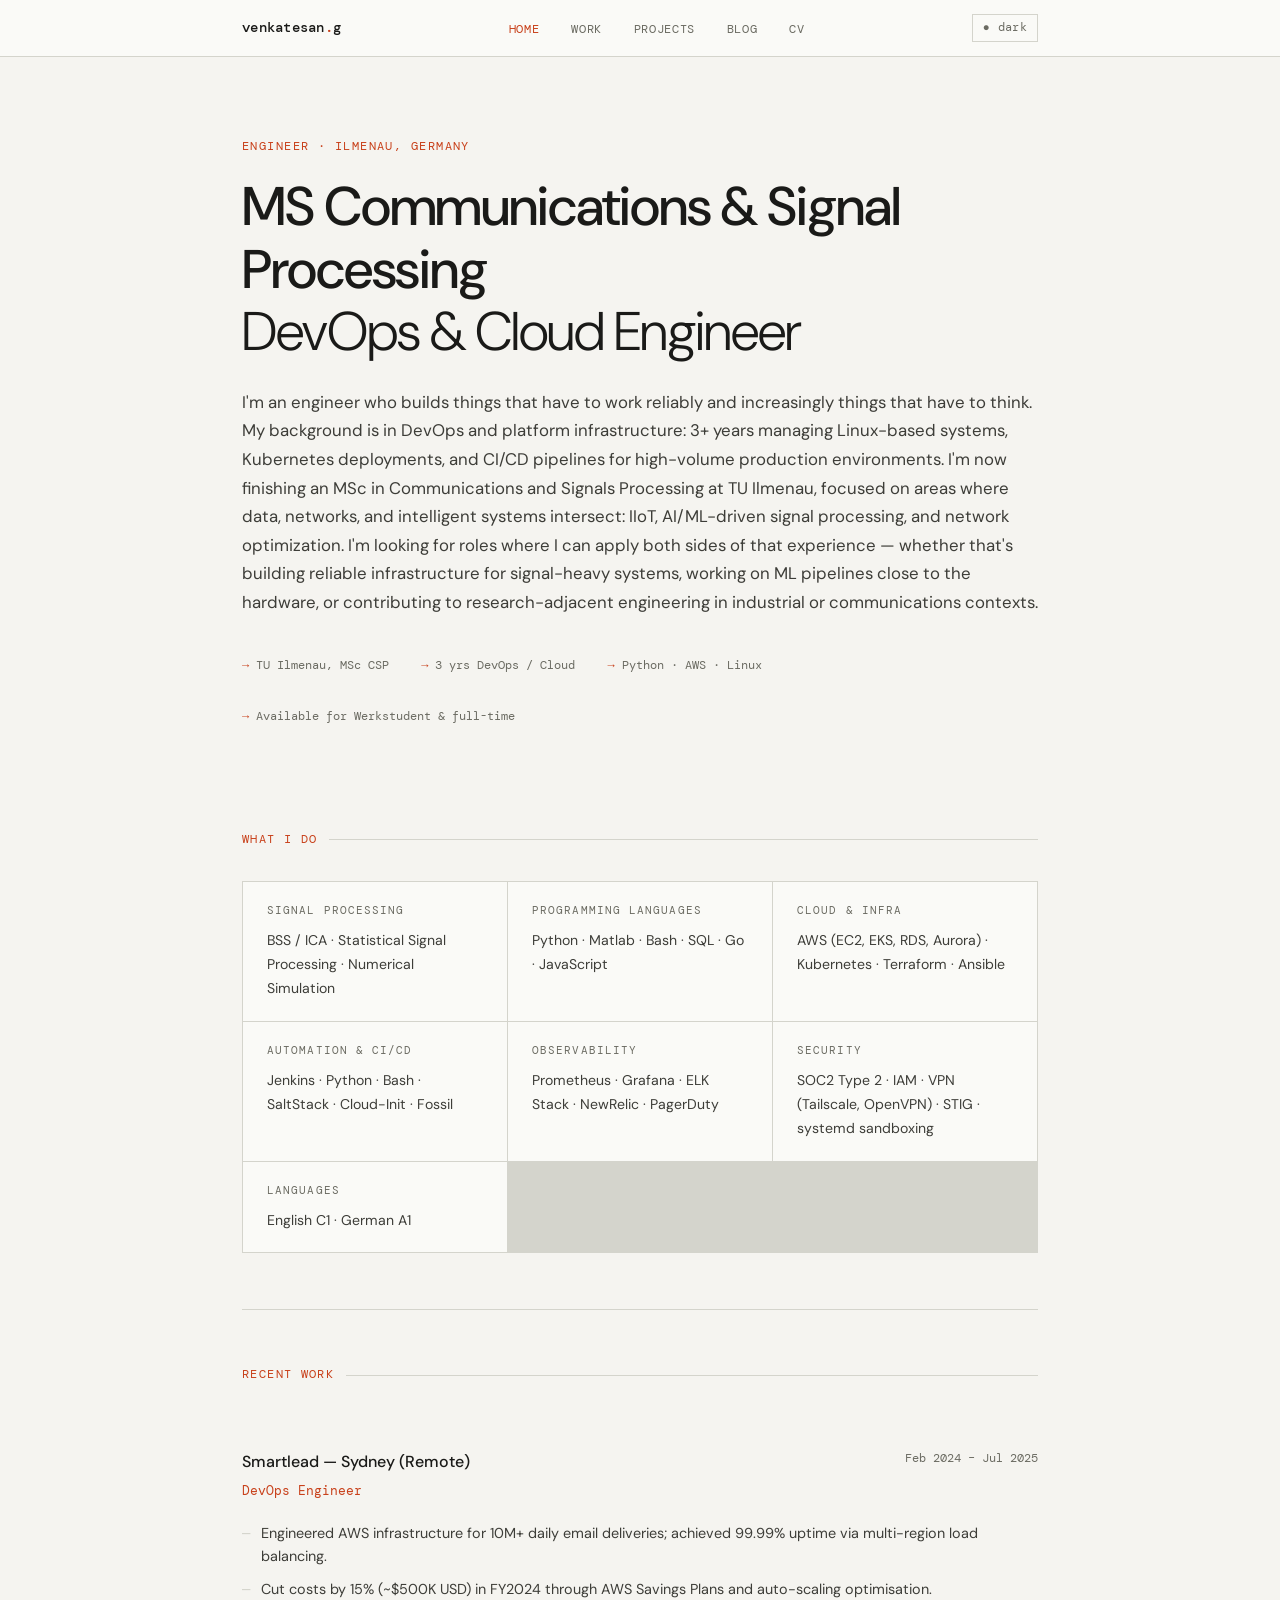
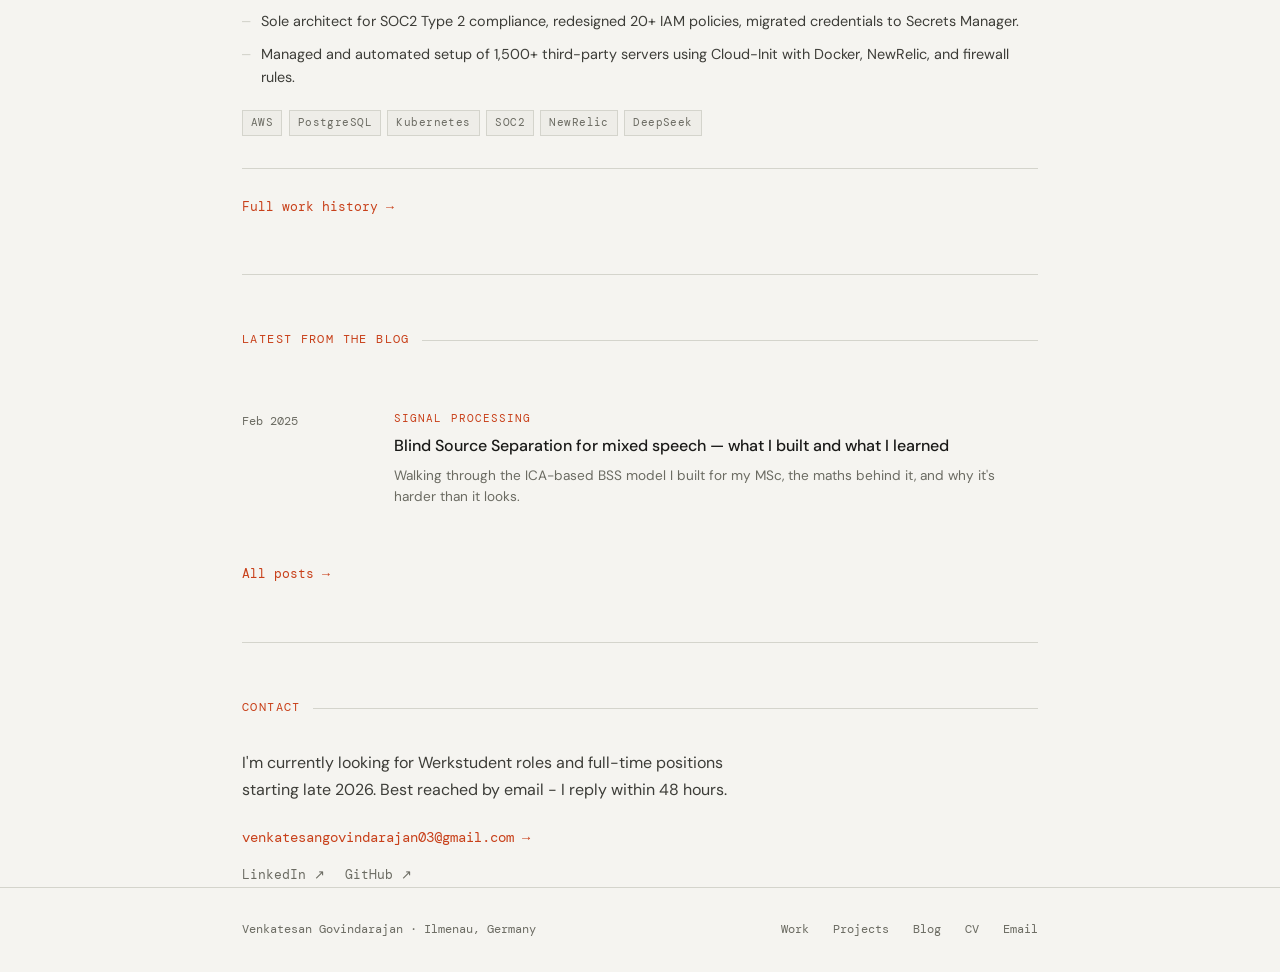
==== commit 88a47183: "Updated availablity" ====
--- a/index.html
+++ b/index.html
@@ -134,7 +134,7 @@
     <section style="padding-bottom:0;border-bottom:none;">
       <div class="section-label">Contact</div>
       <p style="font-size:1rem;color:var(--ink-2);max-width:520px;line-height:1.7;">
-        I'm currently looking for Werkstudent roles and full-time positions starting late 2025.
+        I'm currently looking for Werkstudent roles and full-time positions starting late 2026.
         Best reached by email -
         I reply within 48 hours.
       </p>
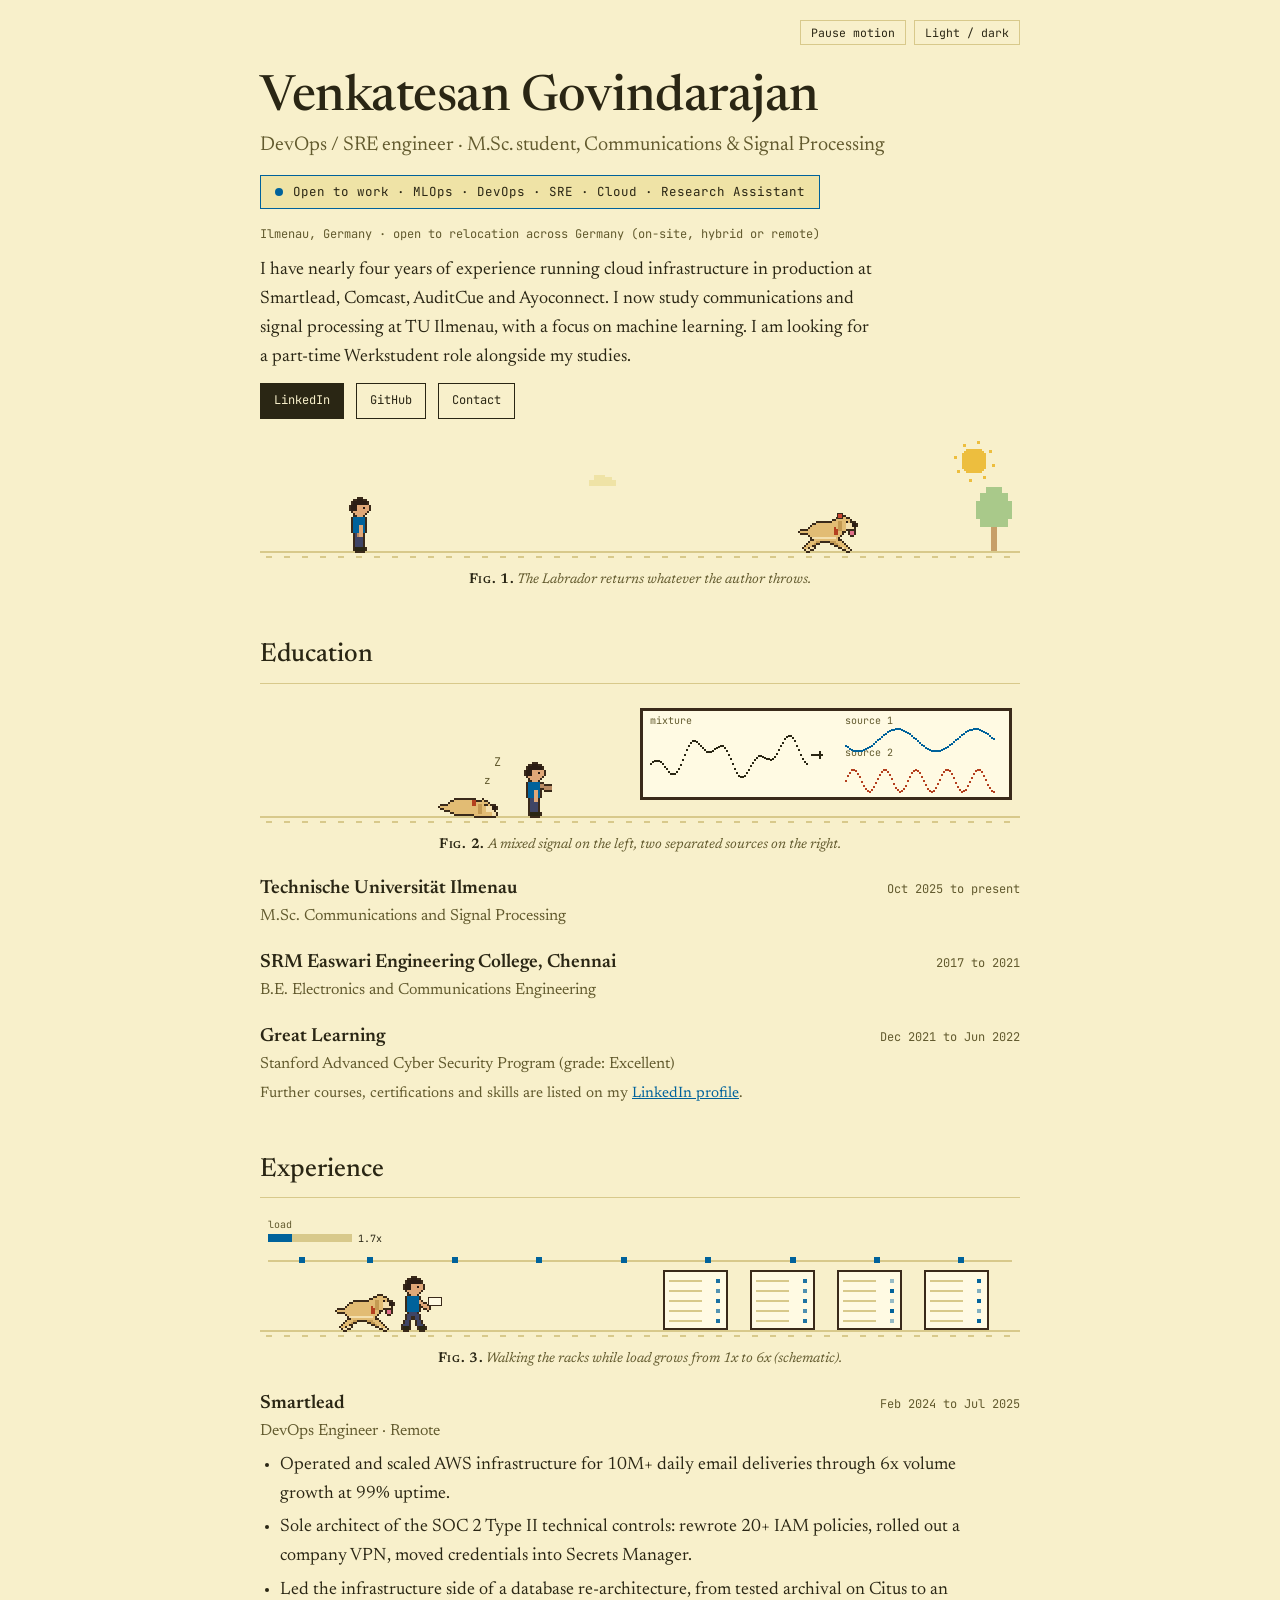
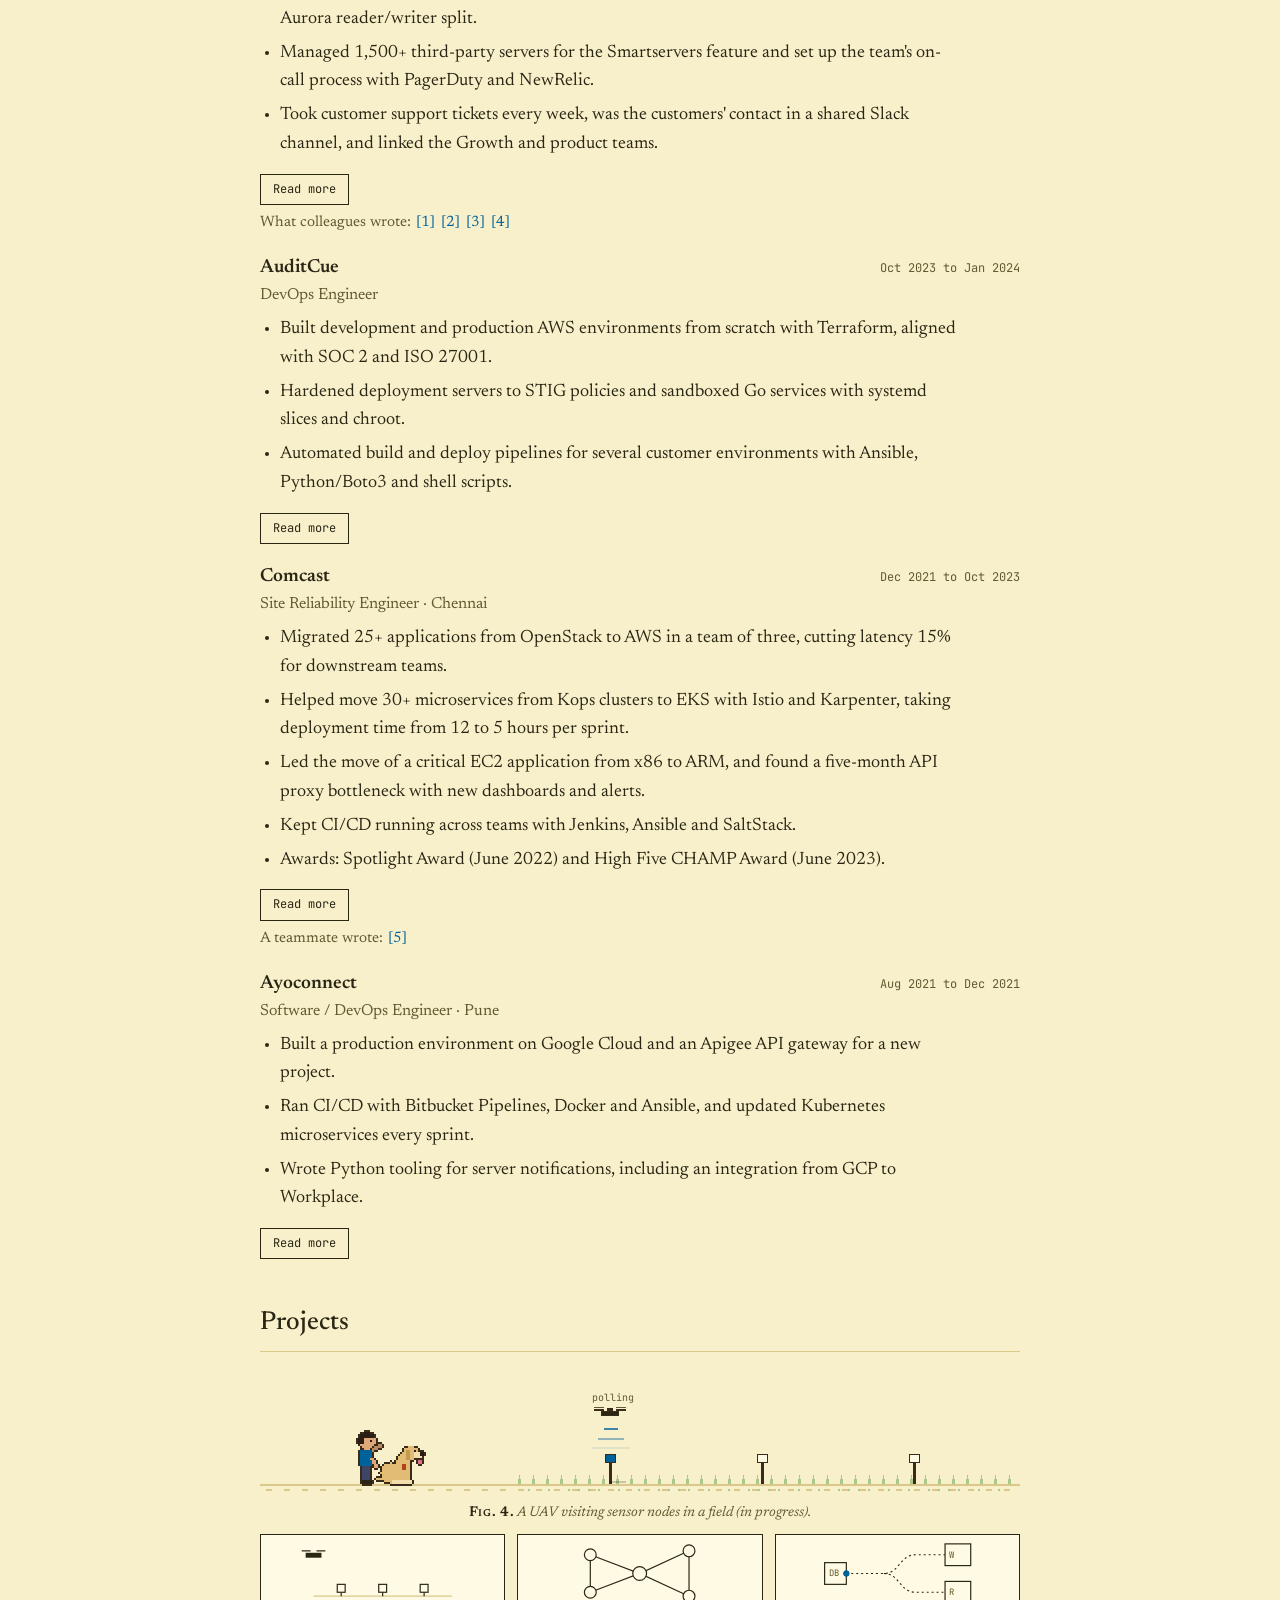
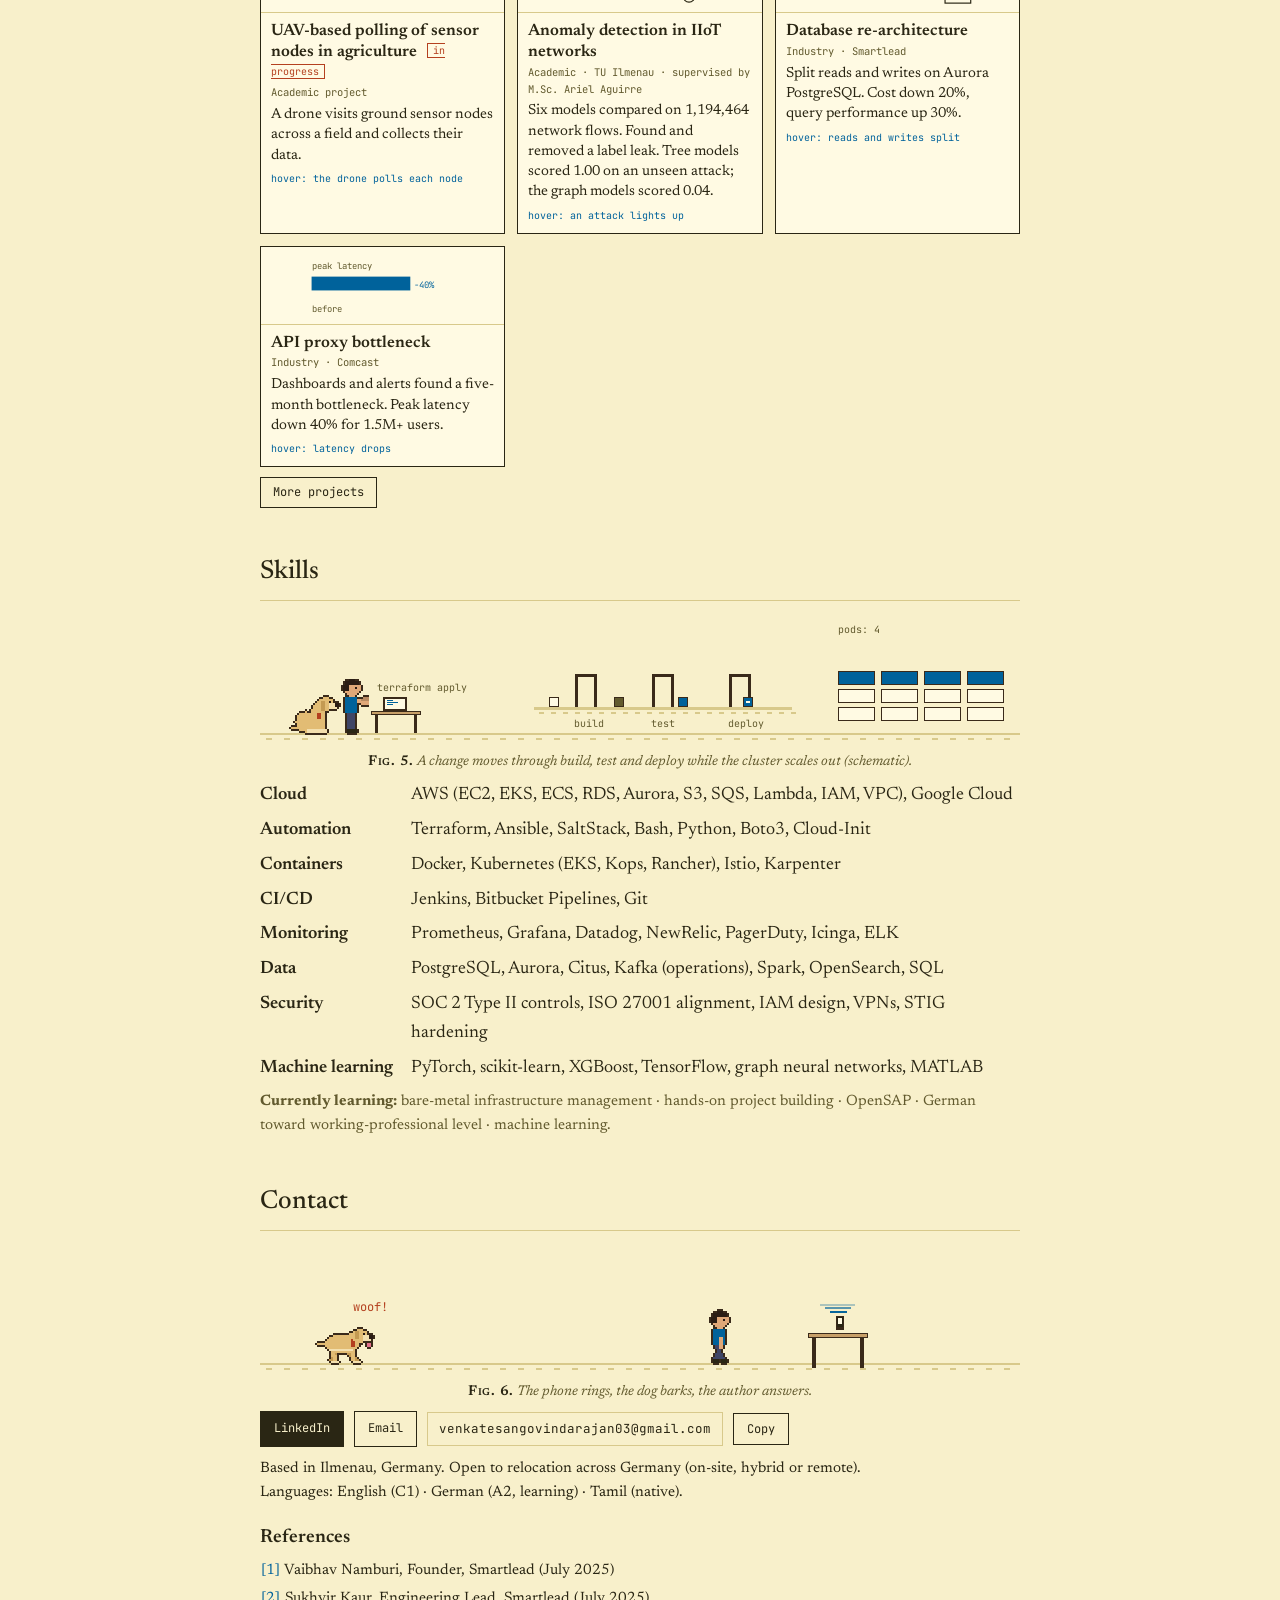
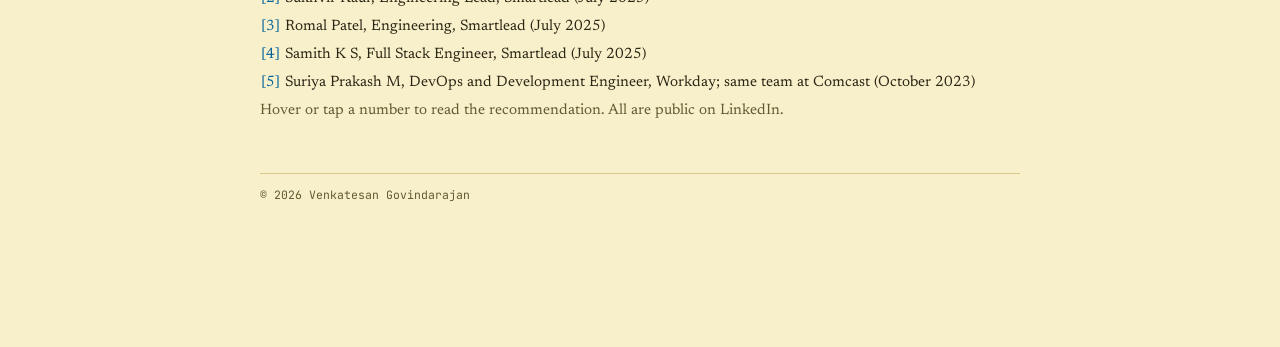
==== commit d8da15c2: "Updated code" ====
--- a/index.html
+++ b/index.html
@@ -1,195 +1,253 @@
-<!DOCTYPE html>
+<!doctype html>
 <html lang="en">
 <head>
-  <meta charset="UTF-8" />
-  <meta name="viewport" content="width=device-width, initial-scale=1.0" />
-  <title>Venkatesan Govindarajan — Engineer</title>
-  <meta name="description" content="DevOps engineer and MSc student in Communications & Signal Processing at TU Ilmenau. Based in Germany." />
-  <link rel="stylesheet" href="assets/css/style.css" />
+<meta charset="utf-8">
+<meta name="viewport" content="width=device-width, initial-scale=1">
+<title>Venkatesan Govindarajan · DevOps / Site Reliability Engineer</title>
+<meta name="description" content="Venkatesan Govindarajan: DevOps / Site Reliability Engineer with nearly four years of production cloud experience, now an M.Sc. student in Communications and Signal Processing at TU Ilmenau. Open to MLOps, DevOps, SRE, Cloud, Research Assistant roles in Germany.">
+<link rel="canonical" href="https://venkatesan7g.github.io/">
+<meta name="author" content="Venkatesan Govindarajan">
+<meta name="theme-color" content="#F8F0CB">
+<meta property="og:type" content="profile">
+<meta property="og:title" content="Venkatesan Govindarajan · DevOps / Site Reliability Engineer">
+<meta property="og:description" content="Venkatesan Govindarajan: DevOps / Site Reliability Engineer with nearly four years of production cloud experience, now an M.Sc. student in Communications and Signal Processing at TU Ilmenau. Open to MLOps, DevOps, SRE, Cloud, Research Assistant roles in Germany.">
+<meta property="og:url" content="https://venkatesan7g.github.io/">
+<meta property="og:image" content="https://venkatesan7g.github.io/og.png">
+<meta property="og:image:width" content="1200"><meta property="og:image:height" content="630">
+<meta name="twitter:card" content="summary_large_image">
+<link rel="icon" type="image/svg+xml" href="favicon.svg">
+<link rel="preconnect" href="https://fonts.googleapis.com"><link rel="preconnect" href="https://fonts.gstatic.com" crossorigin>
+<link rel="stylesheet" href="https://fonts.googleapis.com/css2?family=Newsreader:ital,opsz,wght@0,6..72,400;0,6..72,500;0,6..72,600;1,6..72,400&family=JetBrains+Mono:wght@400;500&display=swap">
+<link rel="stylesheet" href="assets/css/paper.css">
+<script>try{var t=localStorage.getItem('theme');if(t)document.documentElement.setAttribute('data-theme',t)}catch(e){}</script>
+<script type="application/ld+json">{"@context":"https://schema.org","@type":"Person","name":"Venkatesan Govindarajan","url":"https://venkatesan7g.github.io/","jobTitle":"DevOps / Site Reliability Engineer","description":"DevOps / Site Reliability Engineer, M.Sc. student in Communications and Signal Processing at TU Ilmenau, open to MLOps, DevOps, SRE, Cloud, Research Assistant roles in Germany.","alumniOf":[{"@type":"CollegeOrUniversity","name":"Technische Universität Ilmenau"},{"@type":"CollegeOrUniversity","name":"SRM Easwari Engineering College"}],"address":{"@type":"PostalAddress","addressLocality":"Ilmenau","addressCountry":"DE"},"knowsLanguage":["English","German","Tamil"],"knowsAbout":["DevOps","Site Reliability Engineering","AWS","Kubernetes","Terraform","Ansible","Machine Learning","Signal Processing"],"sameAs":["https://www.linkedin.com/in/venkatesan-govindarajan","https://github.com/Venkatesan7G"]}</script>
 </head>
 <body>
-
-<nav>
-  <div class="nav-inner">
-    <a href="index.html" class="nav-logo">venkatesan<span>.</span>g</a>
-    <ul class="nav-links">
-      <li><a href="index.html">Home</a></li>
-      <li><a href="work.html">Work</a></li>
-      <li><a href="projects.html">Projects</a></li>
-      <li><a href="blog.html">Blog</a></li>
-      <li><a href="cv.html">CV</a></li>
-    </ul>
-    <button class="theme-toggle" id="theme-toggle" aria-label="Toggle dark mode">● dark</button>
+<div class="wrap">
+<div class="bar"><button class="tb" id="pause" type="button">Pause motion</button><button class="tb" id="theme" type="button">Light / dark</button></div>
+
+<header>
+  <h1>Venkatesan Govindarajan</h1>
+  <p class="role">DevOps / SRE engineer · M.Sc. student, Communications &amp; Signal Processing</p>
+  <div class="status"><i></i><span>Open to work · MLOps · DevOps · SRE · Cloud · Research Assistant</span></div>
+  <p class="loc">Ilmenau, Germany · open to relocation across Germany (on-site, hybrid or remote)</p>
+  <p class="summary">I have nearly four years of experience running cloud infrastructure in production at Smartlead, Comcast, AuditCue and Ayoconnect. I now study communications and signal processing at TU Ilmenau, with a focus on machine learning. I am looking for a part-time Werkstudent role alongside my studies.</p>
+  <div class="links">
+    <a class="btn primary" href="https://www.linkedin.com/in/venkatesan-govindarajan" target="_blank" rel="noopener">LinkedIn</a>
+    <a class="btn" href="https://github.com/Venkatesan7G" target="_blank" rel="noopener">GitHub</a>
+    <a class="btn" href="#contact">Contact</a>
   </div>
-</nav>
+</header>
+
+<figure class="fig"><canvas data-scene="hero" role="img" aria-label="A boy throws a ball and his yellow Labrador fetches it"></canvas>
+    <figcaption><b>Fig. 1.</b> The Labrador returns whatever the author throws.</figcaption></figure>
 
 <main>
-  <div class="container">
-
-    <section class="hero" style="border-bottom:none; padding-bottom: 3rem;">
-      <div class="hero-label">Engineer · Ilmenau, Germany</div>
-      <h1>
-        <strong>MS Communications & Signal Processing</strong><br>
-        DevOps &amp; Cloud Engineer
-      </h1>
-      <!-- FIX: added max-width:100% and removed any width constraint so bio spans full column -->
-      <p class="hero-desc" style="max-width:100%; width:100%;">
-        I'm an engineer who builds things that have to work reliably and increasingly things that have to think.
-        My background is in DevOps and platform infrastructure: 3+ years managing Linux-based systems, Kubernetes deployments,
-        and CI/CD pipelines for high-volume production environments.
-        I'm now finishing an MSc in Communications and Signals Processing at TU Ilmenau, focused on areas where data,
-        networks, and intelligent systems intersect: IIoT, AI/ML-driven signal processing, and network optimization.
-        I'm looking for roles where I can apply both sides of that experience — whether that's building reliable infrastructure
-        for signal-heavy systems, working on ML pipelines close to the hardware, or contributing to research-adjacent engineering
-        in industrial or communications contexts.
-      </p>
-      <div class="hero-meta">
-        <span>TU Ilmenau, MSc CSP</span>
-        <span>3 yrs DevOps / Cloud</span>
-        <span>Python · AWS · Linux</span>
-        <span>Available for Werkstudent &amp; full-time</span>
-      </div>
-    </section>
-
-    <section>
-      <div class="section-label">What I do</div>
-      <!-- FIX: removed the orphan unclosed <div class="skill-cell"> that was breaking grid layout -->
-      <div class="skills-grid">
-        <div class="skill-cell">
-          <div class="skill-cat">Signal Processing</div>
-          <div class="skill-items">BSS / ICA · Statistical Signal Processing · Numerical Simulation</div>
-        </div>
-        <div class="skill-cell">
-          <div class="skill-cat">Programming Languages</div>
-          <div class="skill-items">Python · Matlab · Bash · SQL · Go · JavaScript</div>
-        </div>
-        <div class="skill-cell">
-          <div class="skill-cat">Cloud &amp; Infra</div>
-          <div class="skill-items">AWS (EC2, EKS, RDS, Aurora) · Kubernetes · Terraform · Ansible</div>
-        </div>
-        <div class="skill-cell">
-          <div class="skill-cat">Automation &amp; CI/CD</div>
-          <div class="skill-items">Jenkins · Python · Bash · SaltStack · Cloud-Init · Fossil</div>
-        </div>
-        <div class="skill-cell">
-          <div class="skill-cat">Observability</div>
-          <div class="skill-items">Prometheus · Grafana · ELK Stack · NewRelic · PagerDuty</div>
-        </div>
-        <div class="skill-cell">
-          <div class="skill-cat">Security</div>
-          <div class="skill-items">SOC2 Type 2 · IAM · VPN (Tailscale, OpenVPN) · STIG · systemd sandboxing</div>
-        </div>
-        <div class="skill-cell">
-          <div class="skill-cat">Languages</div>
-          <div class="skill-items">English C1 · German A1</div>
-        </div>
-      </div>
-    </section>
-
-    <section>
-      <div class="section-label">Recent work</div>
-      <div class="exp-item">
-        <div class="exp-header">
-          <div class="exp-company">Smartlead — Sydney (Remote)</div>
-          <div class="exp-period">Feb 2024 – Jul 2025</div>
-        </div>
-        <div class="exp-role">DevOps Engineer</div>
-        <ul class="exp-points">
-          <li>Engineered AWS infrastructure for 10M+ daily email deliveries; achieved 99.99% uptime via multi-region load balancing.</li>
-          <li>Cut costs by 15% (~$500K USD) in FY2024 through AWS Savings Plans and auto-scaling optimisation.</li>
-          <li>Sole architect for SOC2 Type 2 compliance, redesigned 20+ IAM policies, migrated credentials to Secrets Manager.</li>
-          <li>Managed and automated setup of 1,500+ third-party servers using Cloud-Init with Docker, NewRelic, and firewall rules.</li>
-        </ul>
-        <div class="exp-tags">
-          <span class="tag">AWS</span><span class="tag">PostgreSQL</span><span class="tag">Kubernetes</span>
-          <span class="tag">SOC2</span><span class="tag">NewRelic</span><span class="tag">DeepSeek</span>
-        </div>
-      </div>
-      <p style="margin-top:1.5rem;">
-        <a href="work.html" style="font-family:var(--mono);font-size:0.82rem;color:var(--signal);text-decoration:none;">
-          Full work history →
-        </a>
-      </p>
-    </section>
-
-    <section>
-      <div class="section-label">Latest from the blog</div>
-      <div class="blog-list">
-        <a href="blog/bss-speech-signals.html" class="blog-item">
-          <div class="blog-date">Feb 2025</div>
-          <div>
-            <div class="blog-cat">Signal Processing</div>
-            <div class="blog-title">Blind Source Separation for mixed speech — what I built and what I learned</div>
-            <div class="blog-excerpt">Walking through the ICA-based BSS model I built for my MSc, the maths behind it, and why it's harder than it looks.</div>
-          </div>
-        </a>
-      </div>
-      <p style="margin-top:1.5rem;">
-        <a href="blog.html" style="font-family:var(--mono);font-size:0.82rem;color:var(--signal);text-decoration:none;">
-          All posts →
-        </a>
-      </p>
-    </section>
-
-    <section style="padding-bottom:0;border-bottom:none;">
-      <div class="section-label">Contact</div>
-      <p style="font-size:1rem;color:var(--ink-2);max-width:520px;line-height:1.7;">
-        I'm currently looking for Werkstudent roles and full-time positions starting late 2026.
-        Best reached by email -
-        I reply within 48 hours.
-      </p>
-      <p style="margin-top:1.25rem;">
-        <a href="mailto:venkatesangovindarajan03@gmail.com"
-           style="font-family:var(--mono);font-size:0.85rem;color:var(--signal);text-decoration:none;">
-          venkatesangovindarajan03@gmail.com →
-        </a>
-      </p>
-      <p style="margin-top:0.75rem;">
-        <a href="https://www.linkedin.com/in/venkatesan-govindarajan/" target="_blank"
-           style="font-family:var(--mono);font-size:0.82rem;color:var(--ink-3);text-decoration:none;">
-          LinkedIn ↗
-        </a>
-        &nbsp;&nbsp;
-        <a href="https://github.com/Venkatesan7G" target="_blank"
-           style="font-family:var(--mono);font-size:0.82rem;color:var(--ink-3);text-decoration:none;">
-          GitHub ↗
-        </a>
-      </p>
-    </section>
-
+<section id="education">
+  <h2>Education</h2>
+  <figure class="fig"><canvas data-scene="edu" role="img" aria-label="A boy at a board where a mixed signal splits into two sources, with his dog asleep beside him"></canvas>
+    <figcaption><b>Fig. 2.</b> A mixed signal on the left, two separated sources on the right.</figcaption></figure>
+  <div class="job"><div class="jobhead"><h3>Technische Universität Ilmenau</h3><span class="when">Oct 2025 to present</span></div>
+    <p class="sub">M.Sc. Communications and Signal Processing</p></div>
+  <div class="job"><div class="jobhead"><h3>SRM Easwari Engineering College, Chennai</h3><span class="when">2017 to 2021</span></div>
+    <p class="sub">B.E. Electronics and Communications Engineering</p></div>
+  <div class="job"><div class="jobhead"><h3>Great Learning</h3><span class="when">Dec 2021 to Jun 2022</span></div>
+    <p class="sub">Stanford Advanced Cyber Security Program (grade: Excellent)</p></div>
+  <p class="small note">Further courses, certifications and skills are listed on my <a href="https://www.linkedin.com/in/venkatesan-govindarajan" target="_blank" rel="noopener">LinkedIn profile</a>.</p>
+</section>
+
+<section id="experience">
+  <h2>Experience</h2>
+  <figure class="fig"><canvas data-scene="exp" role="img" aria-label="A boy walks along server racks with his dog while a load meter climbs from 1x to 6x"></canvas>
+    <figcaption><b>Fig. 3.</b> Walking the racks while load grows from 1x to 6x (schematic).</figcaption></figure>
+  <article class="job"><div class="jobhead"><h3>Smartlead</h3><span class="when">Feb 2024 to Jul 2025</span></div>
+    <p class="sub">DevOps Engineer · Remote</p>
+    <ul>
+      <li>Operated and scaled AWS infrastructure for 10M+ daily email deliveries through 6x volume growth at 99% uptime.</li>
+      <li>Sole architect of the SOC 2 Type II technical controls: rewrote 20+ IAM policies, rolled out a company VPN, moved credentials into Secrets Manager.</li>
+      <li>Led the infrastructure side of a database re-architecture, from tested archival on Citus to an Aurora reader/writer split.</li>
+      <li>Managed 1,500+ third-party servers for the Smartservers feature and set up the team's on-call process with PagerDuty and NewRelic.</li>
+      <li>Took customer support tickets every week, was the customers' contact in a shared Slack channel, and linked the Growth and product teams.</li>
+    </ul>
+    <details class="more"><summary><span class="moret">Read more</span><span class="less">Show less</span></summary><ul><li>Built and ran an event-driven pipeline (RDS, SQS, Lambda, ECS) behind the core email-sending workflow, with multi-region connectivity through VPC peering.</li>
+      <li>Set up disaster-recovery deployments with Terraform and Bitbucket-based infrastructure delivery.</li>
+      <li>Added container image scanning to the deploy path and worked with external consultants to turn SOC 2 requirements into automated fixes.</li>
+      <li>Provisioned third-party servers with Cloud-Init scripts that installed Docker, NewRelic logging and firewall rules.</li>
+      <li>Deployed and customized an open-weight DeepSeek model on EC2 to study its effect on email deliverability.</li>
+      <li>Joined customer meetings and acted as the link between the Growth team and product managers for services I owned, such as Smartservers.</li></ul></details>
+    <p class="said">What colleagues wrote: <span class="cite"><button type="button" aria-label="Recommendation 1 from Vaibhav Namburi" aria-describedby="tip1-1">[1]</button><span class="tip" role="tooltip" id="tip1-1"><q>We hired Venkatesan to “help” with our DevOps. Little did I know he was going to be instrumental for the success of our business and effectively built the entire AWS fort our business runs on. He was always there when we needed help, constantly looking to learn or provide assistance.</q><b>Vaibhav Namburi, Founder, Smartlead</b><a href="https://www.linkedin.com/in/venkatesan-govindarajan" target="_blank" rel="noopener">Read on LinkedIn</a></span></span> <span class="cite"><button type="button" aria-label="Recommendation 2 from Sukhvir Kaur" aria-describedby="tip2-2">[2]</button><span class="tip" role="tooltip" id="tip2-2"><q>Venkatesan was one of those teammates you could always count on. No matter how big or small the challenge, he was always ready with a yes, let’s solve it attitude. His deep DevOps knowledge, combined with his calm and dependable nature, made a huge difference to our team.</q><b>Sukhvir Kaur, Engineering Lead, Smartlead</b><a href="https://www.linkedin.com/in/venkatesan-govindarajan" target="_blank" rel="noopener">Read on LinkedIn</a></span></span> <span class="cite"><button type="button" aria-label="Recommendation 3 from Romal Patel" aria-describedby="tip3-3">[3]</button><span class="tip" role="tooltip" id="tip3-3"><q>I can confidently say he is one of the most skilled and dedicated professionals I’ve worked with. As a DevOps engineer, Venkatesan has consistently demonstrated exceptional technical expertise and a keen problem-solving ability, ensuring our infrastructure runs smoothly and efficiently.</q><b>Romal Patel, Engineering, Smartlead</b><a href="https://www.linkedin.com/in/venkatesan-govindarajan" target="_blank" rel="noopener">Read on LinkedIn</a></span></span> <span class="cite"><button type="button" aria-label="Recommendation 4 from Samith K S" aria-describedby="tip4-4">[4]</button><span class="tip" role="tooltip" id="tip4-4"><q>One quality I really appreciate in Venkatesan is his eagerness to learn. Whenever we complete a task or solve a problem, he always asks me to show him how it was done so he can do it himself next time. He is always looking to improve and automate processes.</q><b>Samith K S, Full Stack Engineer, Smartlead</b><a href="https://www.linkedin.com/in/venkatesan-govindarajan" target="_blank" rel="noopener">Read on LinkedIn</a></span></span></p></article>
+
+  <article class="job"><div class="jobhead"><h3>AuditCue</h3><span class="when">Oct 2023 to Jan 2024</span></div>
+    <p class="sub">DevOps Engineer</p>
+    <ul>
+      <li>Built development and production AWS environments from scratch with Terraform, aligned with SOC 2 and ISO 27001.</li>
+      <li>Hardened deployment servers to STIG policies and sandboxed Go services with systemd slices and chroot.</li>
+      <li>Automated build and deploy pipelines for several customer environments with Ansible, Python/Boto3 and shell scripts.</li>
+    </ul>
+    <details class="more"><summary><span class="moret">Read more</span><span class="less">Show less</span></summary><ul><li>Rolled out Tailscale VPN for service access and onboarded the first user groups.</li>
+      <li>Ran EC2 instances across several secure VPCs, with VPC peering and cross-region API connectivity.</li>
+      <li>Collected logs from the systemd slices with rsync into S3 and used ELK for observability.</li>
+      <li>Used Fossil for version control across the build and deploy setup.</li></ul></details></article>
+
+  <article class="job"><div class="jobhead"><h3>Comcast</h3><span class="when">Dec 2021 to Oct 2023</span></div>
+    <p class="sub">Site Reliability Engineer · Chennai</p>
+    <ul>
+      <li>Migrated 25+ applications from OpenStack to AWS in a team of three, cutting latency 15% for downstream teams.</li>
+      <li>Helped move 30+ microservices from Kops clusters to EKS with Istio and Karpenter, taking deployment time from 12 to 5 hours per sprint.</li>
+      <li>Led the move of a critical EC2 application from x86 to ARM, and found a five-month API proxy bottleneck with new dashboards and alerts.</li>
+      <li>Kept CI/CD running across teams with Jenkins, Ansible and SaltStack.</li>
+      <li>Awards: Spotlight Award (June 2022) and High Five CHAMP Award (June 2023).</li>
+    </ul>
+    <details class="more"><summary><span class="moret">Read more</span><span class="less">Show less</span></summary><ul><li>Provisioned and operated Kafka, OpenSearch and Spark for the migrated applications (operations and provisioning; developers owned the application design).</li>
+      <li>Ran Kafka, Spark and Cassandra for a Wi-Fi platform serving 1.5M+ users at 99.95% uptime.</li>
+      <li>Built the staging environment on AWS with EKS and ECR, monitored with Prometheus, ELK and Grafana.</li>
+      <li>Automated 100+ Icinga alerts, which cut incident response time by half.</li>
+      <li>Deployed new microservices and patches to pre-production and production, including backend Go services across EC2 and Kubernetes in several regions.</li></ul></details>
+    <p class="said">A teammate wrote: <span class="cite"><button type="button" aria-label="Recommendation 5 from Suriya Prakash M" aria-describedby="tip5-5">[5]</button><span class="tip" role="tooltip" id="tip5-5"><q>Having worked with Venkat for 1.5 years, I must say he is an excellent professional. He helped me understand the infra setup in cloud and helpful in creating cloud resources through automation. We worked together with some salt automation tasks and terraform. I am impressed by his work ethic and communication skills.</q><b>Suriya Prakash M, DevOps and Development Engineer, Workday</b><a href="https://www.linkedin.com/in/venkatesan-govindarajan" target="_blank" rel="noopener">Read on LinkedIn</a></span></span></p></article>
+
+  <article class="job"><div class="jobhead"><h3>Ayoconnect</h3><span class="when">Aug 2021 to Dec 2021</span></div>
+    <p class="sub">Software / DevOps Engineer · Pune</p>
+    <ul>
+      <li>Built a production environment on Google Cloud and an Apigee API gateway for a new project.</li>
+      <li>Ran CI/CD with Bitbucket Pipelines, Docker and Ansible, and updated Kubernetes microservices every sprint.</li>
+      <li>Wrote Python tooling for server notifications, including an integration from GCP to Workplace.</li>
+    </ul>
+    <details class="more"><summary><span class="moret">Read more</span><span class="less">Show less</span></summary><ul><li>Managed Kubernetes microservice updates with Ansible and Rancher.</li>
+      <li>Updated and documented an OpenVPN server running on AWS.</li>
+      <li>Set up cloud, Kubernetes, Git, Confluence, Jira and database accounts for new joiners.</li></ul></details></article>
+</section>
+
+<section id="projects">
+  <h2>Projects</h2>
+  <figure class="fig"><canvas data-scene="uav" role="img" aria-label="A drone flies over a field and polls three sensor nodes while a boy and his dog watch"></canvas>
+    <figcaption><b>Fig. 4.</b> A UAV visiting sensor nodes in a field (in progress).</figcaption></figure>
+  <div class="cards">
+    <article class="pc" tabindex="0">
+      <svg viewBox="0 0 160 78" aria-hidden="true"><path d="M10 62 H150" class="st" style="stroke:var(--rule)"/>
+<rect class="sn a" x="34" y="50" width="8" height="8"/><rect class="sn b" x="76" y="50" width="8" height="8"/><rect class="sn c" x="118" y="50" width="8" height="8"/>
+<path class="st" d="M38 58 V62 M80 58 V62 M122 58 V62"/>
+<g class="uav"><rect x="-8" y="-2" width="16" height="5" style="fill:var(--ink)"/><path d="M-12 -4 H-3 M3 -4 H12" class="st"/></g></svg>
+      <div class="in"><h4>UAV-based polling of sensor nodes in agriculture <span class="tag">in progress</span></h4><span class="meta">Academic project</span>
+        <p>A drone visits ground sensor nodes across a field and collects their data.</p><div class="hint">hover: the drone polls each node</div></div></article>
+    <article class="pc" tabindex="0">
+      <svg viewBox="0 0 160 78" aria-hidden="true"><path class="st" d="M30 20 L80 39 L130 16 M30 58 L80 39 L130 62 M30 20 V58 M130 16 V62"/>
+<circle class="nd n" cx="30" cy="20" r="6"/><circle class="nd n" cx="30" cy="58" r="6"/><circle class="nd n" cx="80" cy="39" r="7"/><circle class="nd a" cx="130" cy="16" r="6"/><circle class="nd n" cx="130" cy="62" r="6"/></svg>
+      <div class="in"><h4>Anomaly detection in IIoT networks</h4><span class="meta">Academic · TU Ilmenau · supervised by M.Sc. Ariel Aguirre</span>
+        <p>Six models compared on 1,194,464 network flows. Found and removed a label leak. Tree models scored 1.00 on an unseen attack; the graph models scored 0.04.</p><div class="hint">hover: an attack lights up</div></div></article>
+    <article class="pc" tabindex="0">
+      <svg viewBox="0 0 160 78" aria-hidden="true"><rect class="st" x="6" y="28" width="22" height="22"/><text x="10" y="42">DB</text>
+<rect class="st" x="128" y="9" width="26" height="22"/><text x="132" y="23">W</text>
+<rect class="st" x="128" y="47" width="26" height="22"/><text x="132" y="61">R</text>
+<path class="st" d="M28 39 H66 C82 39 82 20 98 20 H128 M66 39 C82 39 82 58 98 58 H128" style="stroke-dasharray:2 3"/>
+<circle class="dot d1" r="3"/><circle class="dot d2" r="3"/></svg>
+      <div class="in"><h4>Database re-architecture</h4><span class="meta">Industry · Smartlead</span>
+        <p>Split reads and writes on Aurora PostgreSQL. Cost down 20%, query performance up 30%.</p><div class="hint">hover: reads and writes split</div></div></article>
+    <article class="pc" tabindex="0">
+      <svg viewBox="0 0 160 78" aria-hidden="true"><text x="8" y="22">peak latency</text><rect class="bar2 lat" x="8" y="30" width="100" height="14"/><text x="8" y="66">before</text><text x="112" y="42" style="fill:var(--accent)">−40%</text></svg>
+      <div class="in"><h4>API proxy bottleneck</h4><span class="meta">Industry · Comcast</span>
+        <p>Dashboards and alerts found a five-month bottleneck. Peak latency down 40% for 1.5M+ users.</p><div class="hint">hover: latency drops</div></div></article>
   </div>
+  <details class="more"><summary><span class="moret">More projects</span><span class="less">Show fewer projects</span></summary>
+  <div class="cards">
+    <article class="pc" tabindex="0">
+      <svg viewBox="0 0 160 78" aria-hidden="true"><path class="wv mixed" d="M0 39 Q10 8 20 39 T40 39 T60 39 T80 39 T100 39 T120 39 T140 39 T160 39"/>
+<path class="wv s1" d="M0 39 Q20 22 40 39 T80 39 T120 39 T160 39"/>
+<path class="wv s2" d="M0 39 Q5 55 10 39 T20 39 T30 39 T40 39 T50 39 T60 39 T70 39 T80 39 T90 39 T100 39 T110 39 T120 39 T130 39 T140 39 T150 39 T160 39"/></svg>
+      <div class="in"><h4>Stereo source separation</h4><span class="meta">Academic · deep unfolding in PyTorch</span>
+        <p>Separates two mixed voices (LibriSpeech): SIR 7 to 9 dB, SDR 5 to 7 dB, SAR 12 to 15 dB.</p><p style="margin-top:5px"><a href="https://github.com/Venkatesan7G/Blind-Source-Seperation/tree/bss_03" target="_blank" rel="noopener">Code on GitHub</a></p><div class="hint">hover: one signal becomes two</div></div></article>
+    <article class="pc" tabindex="0">
+      <svg viewBox="0 0 160 78" aria-hidden="true"><path class="st" d="M14 14 L62 30 V48 L14 64 Z" style="fill:var(--board)"/><path class="st" d="M146 14 L98 30 V48 L146 64 Z" style="fill:var(--board)"/>
+<circle class="nd n" cx="80" cy="39" r="7"/>
+<path class="st" d="M62 39 H73 M87 39 H98" style="stroke-dasharray:2 3"/>
+<text x="20" y="43">x</text><text x="130" y="43">x̂</text>
+<circle class="dot d5" r="3"/></svg>
+      <div class="in"><h4>VAE for IoT anomaly detection</h4><span class="meta">Academic · learning project</span>
+        <p>A PyTorch variational autoencoder for anomaly detection on the N-BaIoT dataset, with preprocessing and evaluation scripts.</p><div class="hint">hover: data passes through the bottleneck</div></div></article>
+    <article class="pc" tabindex="0">
+      <svg viewBox="0 0 160 78" aria-hidden="true"><text x="8" y="16">compute cost</text><rect class="bar2 cost" x="8" y="21" width="60" height="12"/><text x="8" y="52">performance</text><rect class="bar2 w perf" x="8" y="57" width="60" height="12"/><text x="100" y="32" style="fill:var(--accent)">−25%</text><text x="100" y="68" style="fill:var(--warn)">+15%</text></svg>
+      <div class="in"><h4>x86 to ARM migration</h4><span class="meta">Industry · Comcast</span>
+        <p>Compute cost down 25%, performance up 15% for a critical EC2 application.</p><div class="hint">hover: before and after</div></div></article>
+    <article class="pc" tabindex="0">
+      <svg viewBox="0 0 160 78" aria-hidden="true"><path class="st" d="M80 10 L108 20 V40 C108 56 96 66 80 72 C64 66 52 56 52 40 V20 Z" style="fill:var(--board)"/><path class="chk" d="M66 40 L77 52 L98 28"/></svg>
+      <div class="in"><h4>SOC 2 Type II controls</h4><span class="meta">Industry · Smartlead</span>
+        <p>Sole architect of the technical controls: 20+ IAM policies, a company VPN, secrets moved into AWS Secrets Manager, image scanning in the deploy path.</p><div class="hint">hover: the check completes</div></div></article>
+    <article class="pc" tabindex="0">
+      <svg viewBox="0 0 160 78" aria-hidden="true"><rect class="fl" x="14" y="12" width="16" height="14" style="animation-delay:-0.00s"/><rect class="fl" x="38" y="12" width="16" height="14" style="animation-delay:-0.50s"/><rect class="fl" x="62" y="12" width="16" height="14" style="animation-delay:-1.00s"/><rect class="fl" x="86" y="12" width="16" height="14" style="animation-delay:-1.50s"/><rect class="fl" x="110" y="12" width="16" height="14" style="animation-delay:-0.33s"/><rect class="fl" x="134" y="12" width="16" height="14" style="animation-delay:-0.83s"/><rect class="fl" x="14" y="32" width="16" height="14" style="animation-delay:-1.17s"/><rect class="fl" x="38" y="32" width="16" height="14" style="animation-delay:-0.00s"/><rect class="fl" x="62" y="32" width="16" height="14" style="animation-delay:-0.50s"/><rect class="fl" x="86" y="32" width="16" height="14" style="animation-delay:-1.00s"/><rect class="fl" x="110" y="32" width="16" height="14" style="animation-delay:-1.50s"/><rect class="fl" x="134" y="32" width="16" height="14" style="animation-delay:-0.33s"/><rect class="fl" x="14" y="52" width="16" height="14" style="animation-delay:-0.67s"/><rect class="fl" x="38" y="52" width="16" height="14" style="animation-delay:-1.17s"/><rect class="fl" x="62" y="52" width="16" height="14" style="animation-delay:-0.00s"/><rect class="fl" x="86" y="52" width="16" height="14" style="animation-delay:-0.50s"/><rect class="fl" x="110" y="52" width="16" height="14" style="animation-delay:-1.00s"/><rect class="fl" x="134" y="52" width="16" height="14" style="animation-delay:-1.50s"/></svg>
+      <div class="in"><h4>Smartservers fleet</h4><span class="meta">Industry · Smartlead</span>
+        <p>Managed 1,500+ third-party servers from several providers, provisioned with Cloud-Init scripts (Docker, NewRelic logging, firewall rules).</p><div class="hint">hover: the fleet comes alive</div></div></article>
+    <article class="pc" tabindex="0">
+      <svg viewBox="0 0 160 78" aria-hidden="true"><rect class="rg ra" x="10" y="22" width="44" height="34"/><text x="22" y="43">A</text>
+<rect class="rg rb" x="106" y="22" width="44" height="34"/><text x="122" y="43">B</text>
+<path class="st" d="M54 39 H106" style="stroke-dasharray:2 3"/><circle class="dot d4" r="3"/></svg>
+      <div class="in"><h4>Disaster-recovery deployment</h4><span class="meta">Industry · Smartlead</span>
+        <p>Multi-region setup with VPC peering, deployed with Terraform and Bitbucket-based infrastructure delivery.</p><div class="hint">hover: failover from A to B</div></div></article>
+    <article class="pc" tabindex="0">
+      <svg viewBox="0 0 160 78" aria-hidden="true"><rect class="st" x="6" y="26" width="36" height="26"/><text x="12" y="43">mail</text>
+<rect class="st" x="118" y="26" width="36" height="26"/><text x="122" y="43">score</text>
+<rect class="st" x="62" y="20" width="36" height="38" style="fill:var(--soft)"/><text x="66" y="42">model</text>
+<path class="st" d="M42 39 H62 M98 39 H118" style="stroke-dasharray:2 3"/>
+<circle class="dot d3" r="3"/></svg>
+      <div class="in"><h4>Open-weight model on EC2</h4><span class="meta">Industry · Smartlead</span>
+        <p>Deployed and customized a DeepSeek model to study its effect on email deliverability.</p><div class="hint">hover: mail goes through the model</div></div></article>
+    <article class="pc" tabindex="0">
+      <svg viewBox="0 0 160 78" aria-hidden="true"><rect class="st" x="46" y="8" width="68" height="62"/><circle class="st" cx="80" cy="34" r="12"/><path class="st" d="M62 62 C62 50 98 50 98 62"/>
+<rect class="scanl an" x="46" y="12" width="68" height="2" style="fill:var(--accent)"/></svg>
+      <div class="in"><h4>Attendance by face recognition</h4><span class="meta">Academic · undergraduate, 2020 to 2021</span>
+        <p>A Raspberry Pi 3 B+ with a camera recognised students, with or without masks, and logged attendance in seconds instead of minutes.</p><div class="hint">hover: the scan runs</div></div></article>
+    <article class="pc" tabindex="0">
+      <svg viewBox="0 0 160 78" aria-hidden="true"><rect class="st" x="46" y="6" width="68" height="66"/>
+<path class="st" d="M54 22 H106 M54 40 H106 M54 58 H106"/>
+<path class="chk" style="stroke-width:2.5;transition-delay:.2s" d="M56 16 l4 5 l8 -9" transform="translate(-4 0)"/>
+<path class="chk" style="stroke-width:2.5;transition-delay:.7s" d="M56 34 l4 5 l8 -9" transform="translate(-4 0)"/>
+<path class="chk" style="stroke-width:2.5;transition-delay:1.2s" d="M56 52 l4 5 l8 -9" transform="translate(-4 0)"/></svg>
+      <div class="in"><h4>Task management Android app</h4><span class="meta">Academic · undergraduate, 2020</span>
+        <p>A basic app to list and monitor tasks for a manufacturing company, with export to .xlsx and .csv.</p><div class="hint">hover: tasks get ticked</div></div></article>
+  </div></details>
+</section>
+
+<section id="skills">
+  <h2>Skills</h2>
+  <figure class="fig"><canvas data-scene="skills" role="img" aria-label="A boy types at a laptop while a commit moves along a conveyor through build, test and deploy, and a cluster of pods scales out"></canvas>
+    <figcaption><b>Fig. 5.</b> A change moves through build, test and deploy while the cluster scales out (schematic).</figcaption></figure>
+  <dl class="skills">
+    <dt>Cloud</dt><dd>AWS (EC2, EKS, ECS, RDS, Aurora, S3, SQS, Lambda, IAM, VPC), Google Cloud</dd>
+    <dt>Automation</dt><dd>Terraform, Ansible, SaltStack, Bash, Python, Boto3, Cloud-Init</dd>
+    <dt>Containers</dt><dd>Docker, Kubernetes (EKS, Kops, Rancher), Istio, Karpenter</dd>
+    <dt>CI/CD</dt><dd>Jenkins, Bitbucket Pipelines, Git</dd>
+    <dt>Monitoring</dt><dd>Prometheus, Grafana, Datadog, NewRelic, PagerDuty, Icinga, ELK</dd>
+    <dt>Data</dt><dd>PostgreSQL, Aurora, Citus, Kafka (operations), Spark, OpenSearch, SQL</dd>
+    <dt>Security</dt><dd>SOC 2 Type II controls, ISO 27001 alignment, IAM design, VPNs, STIG hardening</dd>
+    <dt>Machine learning</dt><dd>PyTorch, scikit-learn, XGBoost, TensorFlow, graph neural networks, MATLAB</dd>
+  </dl>
+  <p class="small note"><b>Currently learning:</b> bare-metal infrastructure management · hands-on project building · OpenSAP · German toward working-professional level · machine learning.</p>
+</section>
+
+<section id="contact">
+  <h2>Contact</h2>
+  <figure class="fig"><canvas data-scene="contact" role="img" aria-label="A phone rings, the dog barks, and the boy runs over to answer"></canvas>
+    <figcaption><b>Fig. 6.</b> The phone rings, the dog barks, the author answers.</figcaption></figure>
+  <div class="contactbox">
+    <a class="btn primary" href="https://www.linkedin.com/in/venkatesan-govindarajan" target="_blank" rel="noopener">LinkedIn</a>
+    <a class="btn" href="mailto:venkatesangovindarajan03@gmail.com">Email</a>
+    <span class="sel" id="mail">venkatesangovindarajan03@gmail.com</span>
+    <button class="btn" id="copy" type="button">Copy</button><span class="facts" id="copied" aria-live="polite" style="margin:0"></span>
+  </div>
+  <p class="small">Based in Ilmenau, Germany. Open to relocation across Germany (on-site, hybrid or remote).<br>Languages: English (C1) · German (A2, learning) · Tamil (native).</p>
+  <h3 style="margin-top:18px">References</h3>
+  <ol class="refs">
+    <li><span class="cite"><button type="button" aria-label="Recommendation 1 from Vaibhav Namburi" aria-describedby="tip1-6">[1]</button><span class="tip" role="tooltip" id="tip1-6"><q>We hired Venkatesan to “help” with our DevOps. Little did I know he was going to be instrumental for the success of our business and effectively built the entire AWS fort our business runs on. He was always there when we needed help, constantly looking to learn or provide assistance.</q><b>Vaibhav Namburi, Founder, Smartlead</b><a href="https://www.linkedin.com/in/venkatesan-govindarajan" target="_blank" rel="noopener">Read on LinkedIn</a></span></span> Vaibhav Namburi, Founder, Smartlead (July 2025)</li>
+    <li><span class="cite"><button type="button" aria-label="Recommendation 2 from Sukhvir Kaur" aria-describedby="tip2-7">[2]</button><span class="tip" role="tooltip" id="tip2-7"><q>Venkatesan was one of those teammates you could always count on. No matter how big or small the challenge, he was always ready with a yes, let’s solve it attitude. His deep DevOps knowledge, combined with his calm and dependable nature, made a huge difference to our team.</q><b>Sukhvir Kaur, Engineering Lead, Smartlead</b><a href="https://www.linkedin.com/in/venkatesan-govindarajan" target="_blank" rel="noopener">Read on LinkedIn</a></span></span> Sukhvir Kaur, Engineering Lead, Smartlead (July 2025)</li>
+    <li><span class="cite"><button type="button" aria-label="Recommendation 3 from Romal Patel" aria-describedby="tip3-8">[3]</button><span class="tip" role="tooltip" id="tip3-8"><q>I can confidently say he is one of the most skilled and dedicated professionals I’ve worked with. As a DevOps engineer, Venkatesan has consistently demonstrated exceptional technical expertise and a keen problem-solving ability, ensuring our infrastructure runs smoothly and efficiently.</q><b>Romal Patel, Engineering, Smartlead</b><a href="https://www.linkedin.com/in/venkatesan-govindarajan" target="_blank" rel="noopener">Read on LinkedIn</a></span></span> Romal Patel, Engineering, Smartlead (July 2025)</li>
+    <li><span class="cite"><button type="button" aria-label="Recommendation 4 from Samith K S" aria-describedby="tip4-9">[4]</button><span class="tip" role="tooltip" id="tip4-9"><q>One quality I really appreciate in Venkatesan is his eagerness to learn. Whenever we complete a task or solve a problem, he always asks me to show him how it was done so he can do it himself next time. He is always looking to improve and automate processes.</q><b>Samith K S, Full Stack Engineer, Smartlead</b><a href="https://www.linkedin.com/in/venkatesan-govindarajan" target="_blank" rel="noopener">Read on LinkedIn</a></span></span> Samith K S, Full Stack Engineer, Smartlead (July 2025)</li>
+    <li><span class="cite"><button type="button" aria-label="Recommendation 5 from Suriya Prakash M" aria-describedby="tip5-10">[5]</button><span class="tip" role="tooltip" id="tip5-10"><q>Having worked with Venkat for 1.5 years, I must say he is an excellent professional. He helped me understand the infra setup in cloud and helpful in creating cloud resources through automation. We worked together with some salt automation tasks and terraform. I am impressed by his work ethic and communication skills.</q><b>Suriya Prakash M, DevOps and Development Engineer, Workday</b><a href="https://www.linkedin.com/in/venkatesan-govindarajan" target="_blank" rel="noopener">Read on LinkedIn</a></span></span> Suriya Prakash M, DevOps and Development Engineer, Workday; same team at Comcast (October 2023)</li>
+  </ol>
+  <p class="small note">Hover or tap a number to read the recommendation. All are public on LinkedIn.</p>
+</section>
 </main>
-
-<footer>
-  <div class="footer-inner">
-    <span class="footer-name">Venkatesan Govindarajan · Ilmenau, Germany</span>
-    <div class="footer-links">
-      <a href="work.html">Work</a>
-      <a href="projects.html">Projects</a>
-      <a href="blog.html">Blog</a>
-      <a href="cv.html">CV</a>
-      <a href="mailto:venkatesangovindarajan03@gmail.com">Email</a>
-    </div>
-  </div>
-</footer>
-
-<!-- Easter egg overlay -->
-<div id="konami-overlay">
-  <pre>
-██╗   ██╗███████╗ ██████╗ 
-██║   ██║╚════██║██╔════╝ 
-██║   ██║    ██╔╝██║  ███╗
-╚██╗ ██╔╝   ██╔╝ ██║   ██║
- ╚████╔╝   ██║   ╚██████╔╝
-  ╚═══╝    ╚═╝    ╚═════╝ 
-  </pre>
-  <p>you found the easter egg<br><br>
-  this is basically me at 2am doing random things that<br>
-  <em>i definitely was planning five minutes ago</em><br><br>
-  current status: MSc student by day, gremlin by night<br>
-  german skill level: kann Tee bestellen ✓</p>
-  <button id="konami-close">[ esc ] close</button>
+<footer>© 2026 Venkatesan Govindarajan</footer>
 </div>
-<script src="assets/js/main.js"></script>
+<script src="assets/js/sprites.js"></script>
+<script src="assets/js/scenes.js"></script>
+<script src="assets/js/app.js"></script>
 </body>
-</html>+</html>
--- a/assets/css/paper.css
+++ b/assets/css/paper.css
@@ -0,0 +1,146 @@
+/* paper.css: all styling for the one-page profile. Colours live in the tokens at the top (:root). Light = yellow paper, dark = indigo paper. */
+/* Layout: one calm column on yellowed paper. Pixel scenes are drawn straight onto the page, with IEEE-style figure captions underneath.
+   Light = yellow paper, blue ink. Dark = indigo paper, yellow ink. */
+:root{
+  --paper:#F8F0CB; --board:#FFFAE3; --ink:#2A2614; --muted:#625A2E; --rule:#D8C98B; --accent:#00629B; --warn:#B4401F; --soft:#EFE3A6;
+  --fur:#E2BC74; --fur2:#C49A52; --fur3:#F3DFAE; --skin:#E0A878; --hair:#2B1D14; --shirt:#00629B; --pants:#3F4566; --shoe:#2A2614; --line:#3A2A1A; --ball:#C8452F;
+  --sun:#EDBE3E; --leaf:#A9C98A; --wood:#C79F68;
+  --serif:'Newsreader',Georgia,'Times New Roman',serif; --mono:'JetBrains Mono',ui-monospace,Menlo,monospace;
+}
+@media (prefers-color-scheme:dark){:root:not([data-theme="light"]){
+  --paper:#161A38; --board:#1F2450; --ink:#F2E8B8; --muted:#BDB483; --rule:#343B6C; --accent:#EBC95C; --warn:#FF9A74; --soft:#262C5E;
+  --shirt:#8CA0FF; --pants:#AEB6E8; --shoe:#F2E8B8; --line:#0B0D1E; --ball:#FF9A74; --sun:#EBC95C; --leaf:#2F6B55; --wood:#8A6A42; --fur:#E8C078; color-scheme:dark}}
+:root[data-theme="dark"]{
+  --paper:#161A38; --board:#1F2450; --ink:#F2E8B8; --muted:#BDB483; --rule:#343B6C; --accent:#EBC95C; --warn:#FF9A74; --soft:#262C5E;
+  --shirt:#8CA0FF; --pants:#AEB6E8; --shoe:#F2E8B8; --line:#0B0D1E; --ball:#FF9A74; --sun:#EBC95C; --leaf:#2F6B55; --wood:#8A6A42; --fur:#E8C078; color-scheme:dark}
+
+*{box-sizing:border-box}
+body{background:var(--paper);color:var(--ink);font-family:var(--serif);font-size:18px;line-height:1.6;padding-inline:20px;padding-block:0 70px}
+a{color:var(--accent)}
+.wrap{max-width:760px;margin-inline:auto}
+.bar{display:flex;justify-content:flex-end;gap:8px;padding-top:12px}
+.tb{font-family:var(--mono);font-size:11.5px;background:none;color:var(--ink);border:1px solid var(--rule);padding:4px 10px;cursor:pointer}
+.tb:hover{border-color:var(--accent)}
+
+header{padding-top:26px}
+h1{font-size:clamp(34px,6vw,50px);line-height:1.08;font-weight:500;margin:0 0 4px;letter-spacing:-.01em}
+.role{font-size:20px;color:var(--muted);margin:0 0 14px}
+.status{display:inline-flex;align-items:center;gap:10px;border:1px solid var(--accent);background:var(--soft);padding:6px 14px;font-family:var(--mono);font-size:12.5px;margin-bottom:16px;flex-wrap:wrap}
+.status i{width:8px;height:8px;border-radius:50%;background:var(--accent);animation:pulse 2.4s infinite}
+@keyframes pulse{0%{box-shadow:0 0 0 0 var(--accent)}70%{box-shadow:0 0 0 8px transparent}100%{box-shadow:0 0 0 0 transparent}}
+.summary{max-width:62ch;margin:0 0 12px}
+.facts{font-family:var(--mono);font-size:12px;color:var(--muted);margin:0 0 12px}
+.links{display:flex;gap:8px 12px;flex-wrap:wrap;align-items:center}
+.btn{font-family:var(--mono);font-size:12px;padding:7px 13px;border:1px solid var(--ink);color:var(--ink);text-decoration:none;background:none;cursor:pointer}
+.btn.primary{background:var(--ink);color:var(--paper)}
+.btn:hover{border-color:var(--accent)}
+.sel{font-family:var(--mono);font-size:12.5px;user-select:all;border:1px solid var(--rule);padding:6px 11px}
+
+section{margin-top:44px}
+h2{font-size:26px;font-weight:500;margin:0 0 10px;padding-bottom:6px;border-bottom:1px solid var(--rule)}
+h3{font-size:19px;font-weight:600;margin:0}
+.job{margin-top:18px}
+.jobhead{display:flex;justify-content:space-between;gap:4px 16px;flex-wrap:wrap;align-items:baseline}
+.jobhead .when{font-family:var(--mono);font-size:12px;color:var(--muted)}
+.sub{color:var(--muted);margin:0 0 4px;font-size:16px}
+ul{margin:6px 0 0;padding-left:20px}
+li{margin:0 0 5px;max-width:68ch}
+p{margin:0 0 10px}
+.said{font-size:15px;color:var(--muted);margin:6px 0 0}
+dl.skills{display:grid;grid-template-columns:max-content 1fr;gap:6px 18px;margin:8px 0}
+dl.skills dt{font-weight:600}
+dl.skills dd{margin:0}
+@media(max-width:560px){dl.skills{grid-template-columns:1fr}dl.skills dd{margin-bottom:6px}}
+
+/* figures */
+figure.fig{margin:16px 0 0}
+figure.fig canvas{display:block;width:100%;height:132px}
+figcaption{font-size:14px;color:var(--muted);text-align:center;margin-top:2px;font-style:italic}
+figcaption b{font-style:normal;font-variant:small-caps;letter-spacing:.05em;font-weight:600;color:var(--ink)}
+
+/* citations with hover text */
+.cite{position:relative;display:inline-block}
+.cite>button{font-family:var(--serif);font-size:inherit;color:var(--accent);background:none;border:0;padding:0 1px;cursor:pointer}
+.cite>button:hover,.cite.open>button,.cite>button:focus-visible{background:var(--soft);text-decoration:underline}
+.cite .tip{position:absolute;left:0;top:calc(100% + 6px);z-index:30;width:min(360px,calc(100vw - 40px));background:var(--ink);color:var(--paper);padding:12px 14px;font-size:15px;line-height:1.5;font-style:normal;opacity:0;visibility:hidden;transform:translateY(-3px);transition:opacity .15s,transform .15s;box-shadow:0 8px 24px -8px rgba(0,0,0,.5)}
+.cite:hover .tip,.cite:focus-within .tip,.cite.open .tip{opacity:1;visibility:visible;transform:none}
+.cite .tip q{display:block;font-style:italic;quotes:"\201C" "\201D"}
+.cite .tip b{display:block;font-family:var(--mono);font-weight:400;font-size:11px;margin-top:8px;letter-spacing:.02em}
+.cite .tip a{display:inline-block;margin-top:6px;font-family:var(--mono);font-size:11px;color:var(--paper)}
+
+/* project cards */
+.cards{display:grid;grid-template-columns:repeat(auto-fit,minmax(215px,1fr));gap:12px;margin:10px 0 0}
+.pc{border:1px solid var(--ink);background:var(--board);outline-offset:2px}
+.pc:hover,.pc:focus-within{border-color:var(--accent);box-shadow:3px 3px 0 var(--accent)}
+.pc svg{display:block;width:100%;height:78px;border-bottom:1px solid var(--rule)}
+.pc svg text{font-family:var(--mono);font-size:9px;fill:var(--muted)}
+.pc .in{padding:8px 10px 9px}
+.pc h4{margin:0;font-size:16.5px;font-weight:600;line-height:1.25}
+.pc .meta{display:block;font-family:var(--mono);font-size:10.5px;color:var(--muted);margin:1px 0 4px}
+.pc p{margin:0;font-size:14.5px;line-height:1.4}
+.hint{font-family:var(--mono);font-size:10px;color:var(--accent);margin-top:5px}
+.tag{font-family:var(--mono);font-size:10px;border:1px solid var(--warn);color:var(--warn);padding:0 5px;margin-left:6px;vertical-align:2px;font-weight:400}
+.st{fill:none;stroke:var(--ink);stroke-width:1.2}
+.dot{fill:var(--accent);animation:mv 1.3s linear infinite;animation-play-state:paused}
+.pc:hover .dot,.pc:focus-within .dot{animation-play-state:running}
+.d1{offset-path:path("M28 39 H66 C82 39 82 20 98 20 H128")}
+.d2{offset-path:path("M28 39 H66 C82 39 82 58 98 58 H128");animation-delay:-.5s!important}
+@keyframes mv{from{offset-distance:0%}to{offset-distance:100%}}
+.bar2{transition:width 1.1s ease;fill:var(--accent)}
+.bar2.w{fill:var(--warn)}
+.pc:hover .lat,.pc:focus-within .lat{width:60px}
+.pc:hover .cost,.pc:focus-within .cost{width:45px}
+.pc:hover .perf,.pc:focus-within .perf{width:69px}
+.nd{fill:var(--board);stroke:var(--ink);stroke-width:1.2;transition:fill .3s}
+.pc:hover .nd.a,.pc:focus-within .nd.a{fill:var(--warn);animation:blink .8s infinite alternate}
+.pc:hover .nd.n,.pc:focus-within .nd.n{fill:var(--soft)}
+@keyframes blink{to{opacity:.35}}
+.wv{fill:none;stroke-width:1.7;transition:transform 1s ease,opacity 1s ease}
+.mixed{stroke:var(--muted)}.s1{stroke:var(--accent)}.s2{stroke:var(--warn)}
+.pc:hover .mixed,.pc:focus-within .mixed{opacity:.15}
+.pc:hover .s1,.pc:focus-within .s1{transform:translateY(-16px)}
+.pc:hover .s2,.pc:focus-within .s2{transform:translateY(16px)}
+.uav{offset-path:path("M10 20 H150");animation:fly 6s linear infinite;animation-play-state:paused}
+.pc:hover .uav,.pc:focus-within .uav{animation-play-state:running}
+@keyframes fly{from{offset-distance:0%}to{offset-distance:100%}}
+.sn{fill:var(--board);stroke:var(--ink);stroke-width:1.2;animation:poll 6s linear infinite;animation-play-state:paused}
+.pc:hover .sn,.pc:focus-within .sn{animation-play-state:running}
+.sn.a{animation-delay:1s}.sn.b{animation-delay:2.8s}.sn.c{animation-delay:4.6s}
+@keyframes poll{0%,14%{fill:var(--accent)}15%,100%{fill:var(--board)}}
+.still{padding:8px 10px 9px}
+.still h4{font-size:16px}
+
+.small{font-size:15px}
+ol.refs{margin:6px 0 0;padding:0;list-style:none}
+ol.refs li{margin:0 0 4px;font-size:15px;max-width:none}
+.note{color:var(--muted);font-size:15px}
+footer{margin-top:50px;border-top:1px solid var(--rule);padding-top:12px;font-family:var(--mono);font-size:11.5px;color:var(--muted)}
+:focus-visible{outline:2px solid var(--accent);outline-offset:2px}
+@media(prefers-reduced-motion:reduce){*{animation:none!important;transition:none!important}}
+
+details.more>summary{list-style:none;cursor:pointer;display:inline-block;font-family:var(--mono);font-size:12px;border:1px solid var(--ink);padding:5px 12px;margin-top:10px;background:none}
+details.more>summary::-webkit-details-marker{display:none}
+details.more>summary:hover{border-color:var(--accent);color:var(--accent)}
+details.more .less{display:none}details.more[open] .less{display:inline}details.more[open] .moret{display:none}
+details.more[open]>summary{margin-bottom:8px}
+details.more>ul{margin-top:2px}
+.pc .an{animation-play-state:paused}
+.pc:hover .an,.pc:focus-within .an{animation-play-state:running}
+@keyframes bl{0%,100%{fill:var(--board)}50%{fill:var(--accent)}}
+.fl{fill:var(--board);stroke:var(--ink);stroke-width:1;animation:bl 1.6s infinite}
+@keyframes scan{from{transform:translateY(0)}to{transform:translateY(32px)}}
+.scanl{animation:scan 1.3s ease-in-out infinite alternate}
+.chk{stroke-dasharray:34;stroke-dashoffset:34;transition:stroke-dashoffset .9s;fill:none;stroke:var(--accent);stroke-width:3}
+.pc:hover .chk,.pc:focus-within .chk{stroke-dashoffset:0}
+.tk{opacity:0;transition:opacity .3s}
+.pc:hover .tk,.pc:focus-within .tk{opacity:1}
+.rg{fill:var(--board);stroke:var(--ink);stroke-width:1.2;transition:fill .5s .3s}
+.pc:hover .rg.ra,.pc:focus-within .rg.ra{fill:var(--warn)}
+.pc:hover .rg.rb,.pc:focus-within .rg.rb{fill:var(--accent)}
+.d3{offset-path:path("M42 39 H118")}
+.d4{offset-path:path("M54 39 H106")}
+.pc.noan svg{height:78px}
+.loc{font-family:var(--mono);font-size:12px;color:var(--muted);margin:0 0 12px}
+.contactbox{display:flex;gap:10px;flex-wrap:wrap;align-items:center;margin:8px 0 10px}
+
+.d5{offset-path:path("M24 39 H136")}
